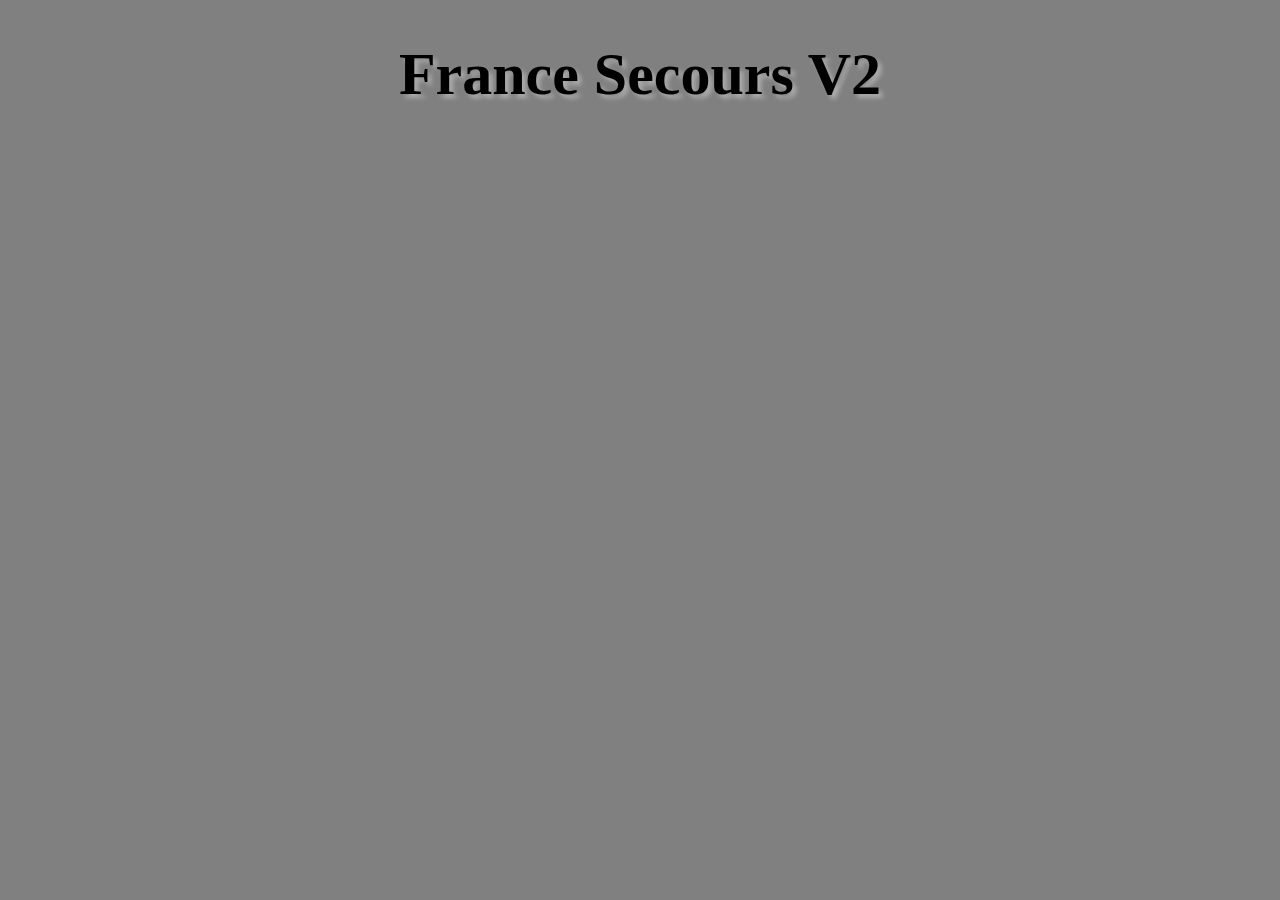
==== index.html @ dcc9c2bd "Add files via upload" ====
<!DOCTYPE html>
<html lang="fr">
<head>
    <meta charset="UTF-8">
    <meta http-equiv="X-UA-Compatible" content="IE=edge">
    <meta name="viewport" content="width=device-width, initial-scale=1.0">
    <title>Accueil | France Secours</title>
    <link rel="stylesheet" href="style.css">
</head>
<body>
    <h1 class="titre">France Secours V2</h1>
</body>
</html>
---- style.css ----
body {
    background-color: grey;
    font-family: 'Tangerine', serif;
    font-size: 30px;
    text-shadow: 4px 4px 4px #aaa;
}

.titre {
    color: black;
    text-align: center;
}
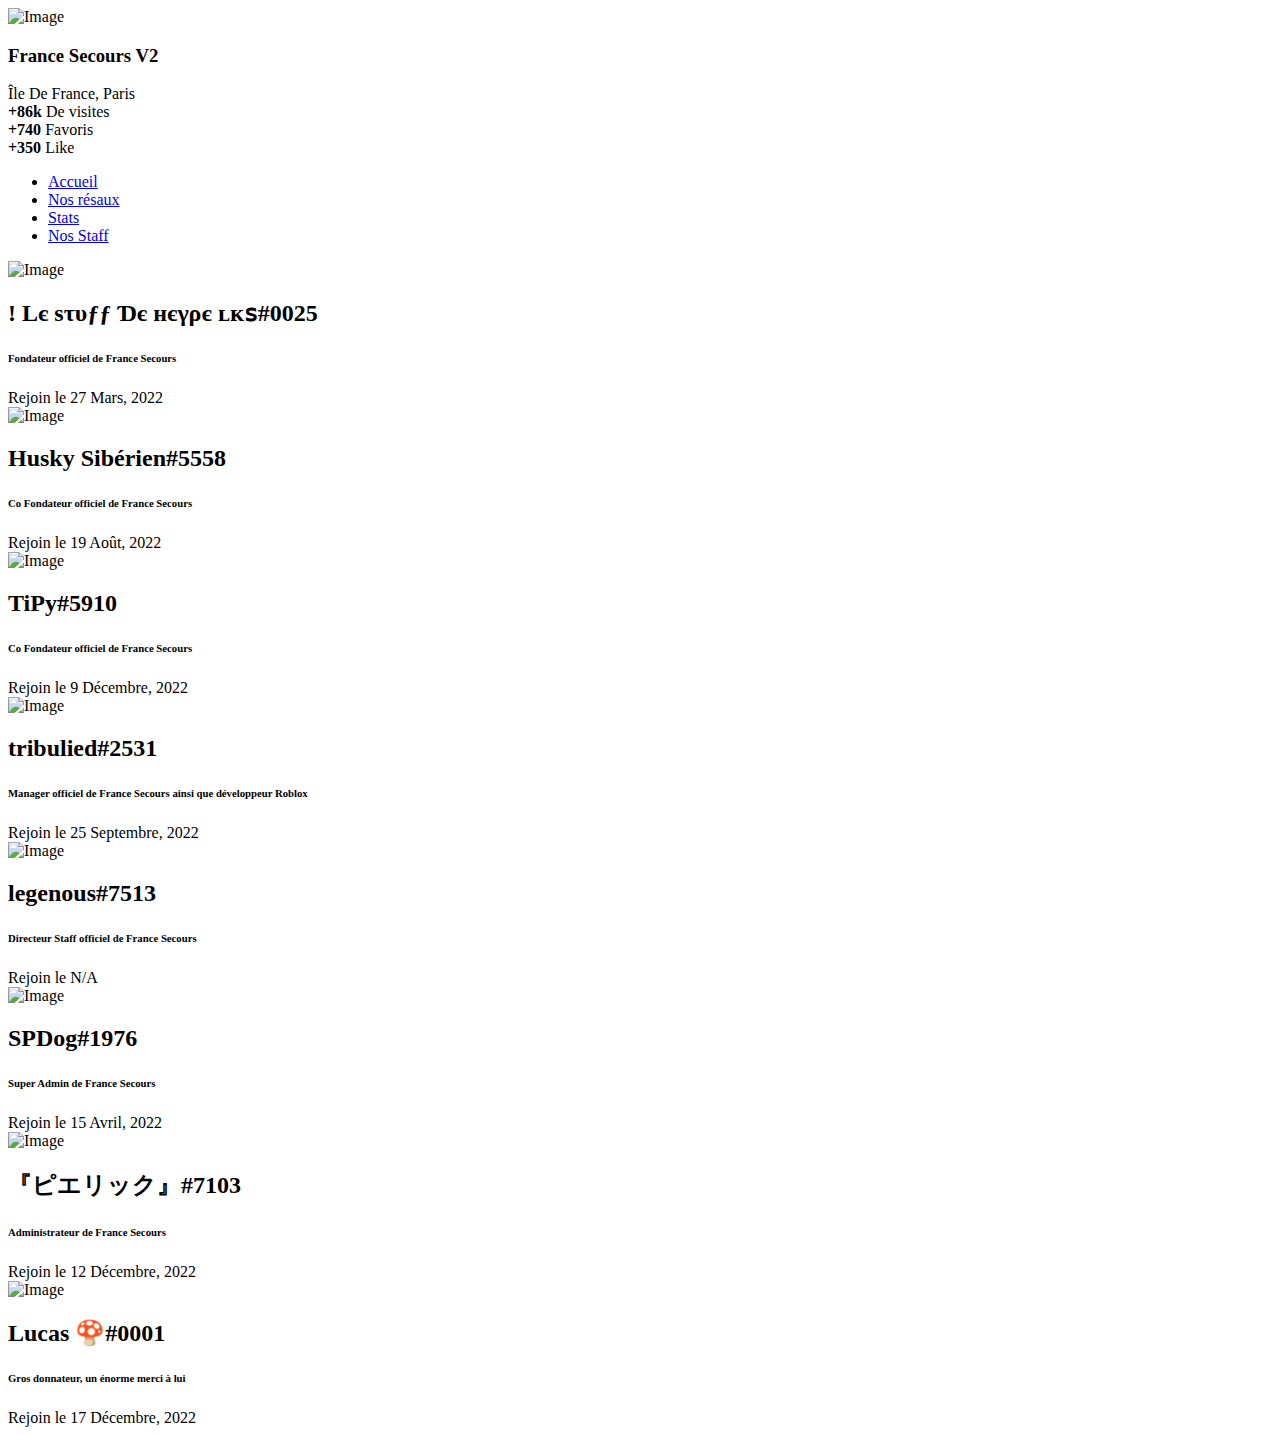
==== commit f9e494d3: "Add files via upload" ====
--- a/index.html
+++ b/index.html
@@ -1,13 +1,205 @@
-<!DOCTYPE html>
-<html lang="fr">
-<head>
-    <meta charset="UTF-8">
-    <meta http-equiv="X-UA-Compatible" content="IE=edge">
-    <meta name="viewport" content="width=device-width, initial-scale=1.0">
-    <title>Accueil | France Secours</title>
-    <link rel="stylesheet" href="style.css">
-</head>
-<body>
-    <h1 class="titre">France Secours V2</h1>
-</body>
+<!doctype html>
+<html lang="en">
+  <head>
+    <!-- Required meta tags -->
+    <meta charset="utf-8">
+    <meta name="viewport" content="width=device-width, initial-scale=1, shrink-to-fit=no">
+    <link href="https://fonts.googleapis.com/css?family=Roboto:300,400&display=swap" rel="stylesheet">
+
+    <link href="https://fonts.googleapis.com/css?family=Poppins:300,400,500&display=swap" rel="stylesheet">
+
+    <link href="https://fonts.googleapis.com/css?family=Source+Serif+Pro:400,600&display=swap" rel="stylesheet">
+
+    <link rel="stylesheet" href="fonts/icomoon/style.css">
+
+    <link rel="stylesheet" href="css/owl.carousel.min.css">
+
+    <!-- Bootstrap CSS -->
+    <link rel="stylesheet" href="css/bootstrap.min.css">
+    
+    <!-- Style -->
+    <link rel="stylesheet" href="css/style.css">
+
+    <title>Accueil | France Secours V2</title>
+  </head>
+  <body>
+
+  
+    
+    <aside class="sidebar">
+      <div class="toggle">
+        <a href="#" class="burger js-menu-toggle" data-toggle="collapse" data-target="#main-navbar">
+              <span></span>
+            </a>
+      </div>
+      <div class="side-inner">
+
+        <div class="profile">
+          <img src="images/pp_ls.png" alt="Image" class="img-fluid">
+          <h3 class="name">France Secours V2</h3>
+          <span class="country">Île De France, Paris</span>
+        </div>
+
+        <div class="counter d-flex justify-content-center">
+          <!-- <div class="row justify-content-center"> -->
+            <div class="col">
+              <strong class="number">+86k</strong>
+              <span class="number-label">De visites</span>
+            </div>
+            <div class="col">
+              <strong class="number">+740</strong>
+              <span class="number-label">Favoris</span>
+            </div>
+            <div class="col">
+              <strong class="number">+350</strong>
+              <span class="number-label">Like</span>
+            </div>
+          <!-- </div> -->
+        </div>
+        
+        <div class="nav-menu">
+          <ul>
+            <li class="active"><a href="index.html"><span class="icon-home mr-3"></span>Accueil</a></li>
+            <li><a href="resaux.html"><span class="icon-search2 mr-3"></span>Nos résaux</a></li>
+            <li><a href="stats.html"><span class="icon-pie-chart mr-3"></span>Stats</a></li>
+            <li><a href="staffs.html"><span class="icon-pie-chart mr-3"></span>Nos Staff</a></li>
+          </ul>
+        </div>
+      </div>
+      
+    </aside>
+    <main>
+      <div class="site-section">
+        <div class="container">
+          <div class="row justify-content-center">
+
+
+
+
+
+            <div class="col-md-9">
+              <div class="row">
+                <div class="col-md-6">
+                  <div class="d-flex post-entry">
+                    <div class="custom-thumbnail">
+                      <img src="images/lestuff_pp.jpg" alt="Image" class="img-fluid">
+                    </div>
+                    <div class="post-content">
+                      <h2>! Lє ѕτυƒƒ Ɗє нєγρє ʟᴋꜱ#0025</h2>
+                      <span></span>
+                      <h6>Fondateur officiel de France Secours</h6>
+                      <div class="post-meta"><span>Rejoin le</span> 27 Mars, 2022</div>
+                    </div>
+                  </div>
+                </div>
+                <div class="col-md-6">
+                  <div class="d-flex post-entry">
+                    <div class="custom-thumbnail">
+                      <img src="images/husky_pp.jpg" alt="Image" class="img-fluid">
+                    </div>
+                    <div class="post-content">
+                      <h2>Husky Sibérien#5558</h2>
+                      <span></span>
+                      <h6>Co Fondateur officiel de France Secours</h6>
+                      <div class="post-meta"><span>Rejoin le</span> 19 Août, 2022</div>
+                    </div>
+                  </div>
+                </div>
+
+                <div class="col-md-6">
+                  <div class="d-flex post-entry">
+                    <div class="custom-thumbnail">
+                      <img src="images/tipy_pp.jpg" alt="Image" class="img-fluid">
+                    </div>
+                    <div class="post-content">
+                      <h2>TiPy#5910</h2>
+                      <span></span>
+                      <h6>Co Fondateur officiel de France Secours</h6>
+                      <div class="post-meta"><span>Rejoin le</span> 9 Décembre, 2022</div>
+                    </div>
+                  </div>
+                </div>
+                <div class="col-md-6">
+                  <div class="d-flex post-entry">
+                    <div class="custom-thumbnail">
+                      <img src="images/tribulied_pp.jpg" alt="Image" class="img-fluid">
+                    </div>
+                    <div class="post-content">
+                      <h2>tribulied#2531</h2>
+                      <span></span>
+                      <h6>Manager officiel de France Secours ainsi que développeur Roblox</h6>
+                      <div class="post-meta"><span>Rejoin le</span> 25 Septembre, 2022</div>
+                    </div>
+                  </div>
+                </div>
+
+                <div class="col-md-6">
+                  <div class="d-flex post-entry">
+                    <div class="custom-thumbnail">
+                      <img src="images/legenous_pp.jpg" alt="Image" class="img-fluid">
+                    </div>
+                    <div class="post-content">
+                      <h2>legenous#7513</h2>
+                      <span></span>
+                      <h6>Directeur Staff officiel de France Secours</h6>
+                      <div class="post-meta"><span>Rejoin le</span> N/A</div>
+                    </div>
+                  </div>
+                </div>
+                <div class="col-md-6">
+                  <div class="d-flex post-entry">
+                    <div class="custom-thumbnail">
+                      <img src="images/spdog_pp.jpg" alt="Image" class="img-fluid">
+                    </div>
+                    <div class="post-content">
+                      <h2>SPDog#1976</h2>
+                      <span></span>
+                      <h6>Super Admin de France Secours</h6>
+                      <div class="post-meta"><span>Rejoin le</span> 15 Avril, 2022</div>
+                    </div>
+                  </div>
+                </div>
+
+                <div class="col-md-6">
+                  <div class="d-flex post-entry">
+                    <div class="custom-thumbnail">
+                      <img src="images/pierrick_pp.jpg" alt="Image" class="img-fluid">
+                    </div>
+                    <div class="post-content">
+                      <h2>『ピエリック』#7103</h2>
+                      <span></span>
+                      <h6>Administrateur de France Secours</h6>
+                      <div class="post-meta"><span>Rejoin le</span> 12 Décembre, 2022</div>
+                    </div>
+                  </div>
+                </div>
+                <div class="col-md-6">
+                  <div class="d-flex post-entry">
+                    <div class="custom-thumbnail">
+                      <img src="images/lucasdonat_pp.gif" alt="Image" class="img-fluid">
+                    </div>
+                    <div class="post-content">
+                      <h2>Lucas 🍄#0001</h2>
+                      <span></span>
+                      <h6>Gros donnateur, un énorme merci à lui</h6>
+                      <div class="post-meta"><span>Rejoin le</span> 17 Décembre, 2022</div>
+                    </div>
+                  </div>
+                </div>
+              </div>
+            </div>
+
+
+          </div>
+        </div>
+      </div>  
+    </main>
+    
+    
+
+    <script src="js/jquery-3.3.1.min.js"></script>
+    <script src="js/popper.min.js"></script>
+    <script src="js/bootstrap.min.js"></script>
+    <script src="js/main.js"></script>
+  </body>
 </html>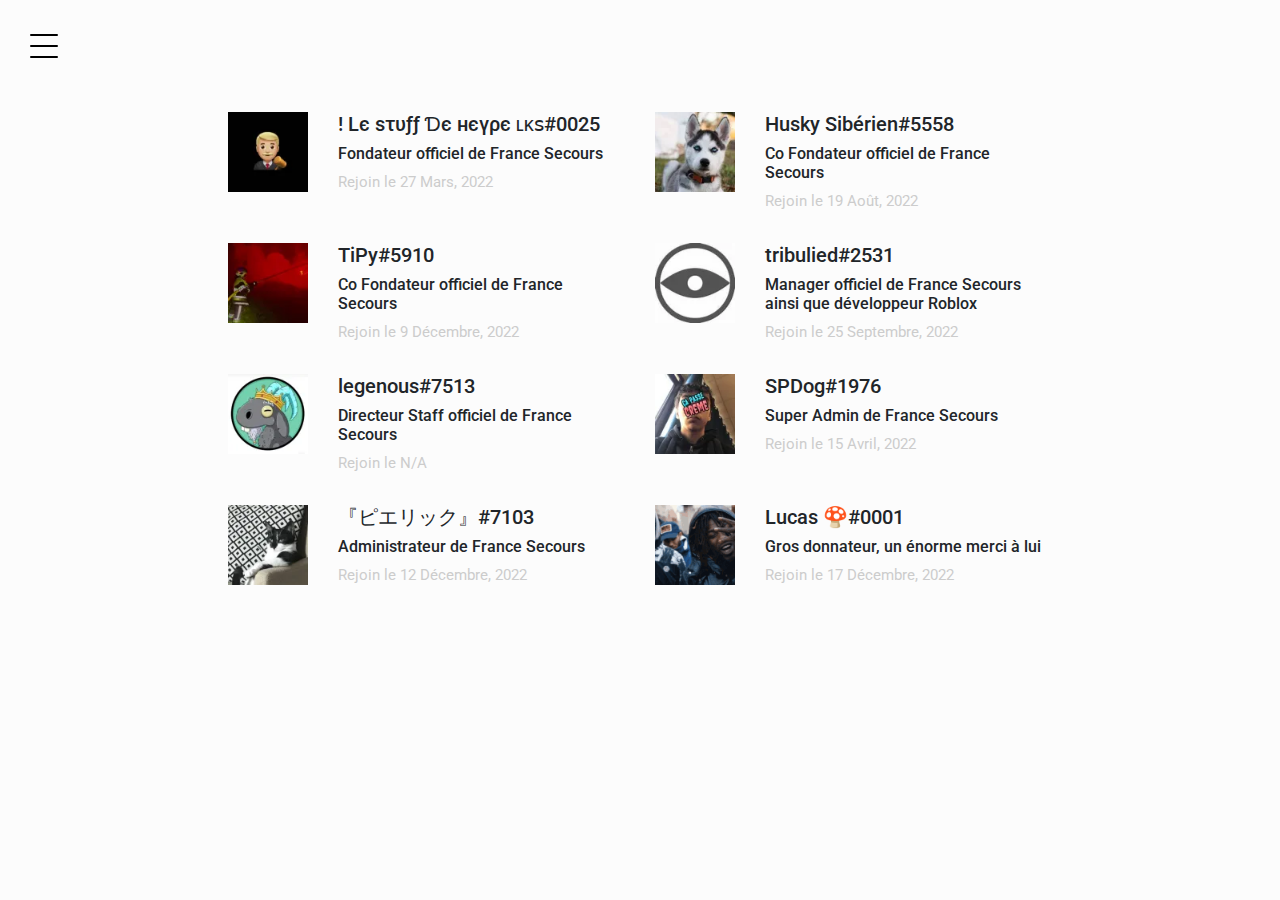
==== commit 96484f52: "Update index.html" ====
--- a/index.html
+++ b/index.html
@@ -1,6 +1,8 @@
 <!doctype html>
 <html lang="en">
   <head>
+    <script async src="https://pagead2.googlesyndication.com/pagead/js/adsbygoogle.js?client=ca-pub-8022667200278618"
+     crossorigin="anonymous"></script>
     <!-- Required meta tags -->
     <meta charset="utf-8">
     <meta name="viewport" content="width=device-width, initial-scale=1, shrink-to-fit=no">
@@ -202,4 +204,4 @@
     <script src="js/bootstrap.min.js"></script>
     <script src="js/main.js"></script>
   </body>
-</html>+</html>
--- a/fonts/icomoon/style.css
+++ b/fonts/icomoon/style.css
@@ -0,0 +1,4919 @@
+@font-face {
+  font-family: 'icomoon';
+  src:  url('fonts/icomoon.eot?10si43');
+  src:  url('fonts/icomoon.eot?10si43#iefix') format('embedded-opentype'),
+    url('fonts/icomoon.ttf?10si43') format('truetype'),
+    url('fonts/icomoon.woff?10si43') format('woff'),
+    url('fonts/icomoon.svg?10si43#icomoon') format('svg');
+  font-weight: normal;
+  font-style: normal;
+}
+
+[class^="icon-"], [class*=" icon-"] {
+  /* use !important to prevent issues with browser extensions that change fonts */
+  font-family: 'icomoon' !important;
+  speak: none;
+  font-style: normal;
+  font-weight: normal;
+  font-variant: normal;
+  text-transform: none;
+  line-height: 1;
+
+  /* Better Font Rendering =========== */
+  -webkit-font-smoothing: antialiased;
+  -moz-osx-font-smoothing: grayscale;
+}
+
+.icon-asterisk:before {
+  content: "\f069";
+}
+.icon-plus:before {
+  content: "\f067";
+}
+.icon-question:before {
+  content: "\f128";
+}
+.icon-minus:before {
+  content: "\f068";
+}
+.icon-glass:before {
+  content: "\f000";
+}
+.icon-music:before {
+  content: "\f001";
+}
+.icon-search:before {
+  content: "\f002";
+}
+.icon-envelope-o:before {
+  content: "\f003";
+}
+.icon-heart:before {
+  content: "\f004";
+}
+.icon-star:before {
+  content: "\f005";
+}
+.icon-star-o:before {
+  content: "\f006";
+}
+.icon-user:before {
+  content: "\f007";
+}
+.icon-film:before {
+  content: "\f008";
+}
+.icon-th-large:before {
+  content: "\f009";
+}
+.icon-th:before {
+  content: "\f00a";
+}
+.icon-th-list:before {
+  content: "\f00b";
+}
+.icon-check:before {
+  content: "\f00c";
+}
+.icon-close:before {
+  content: "\f00d";
+}
+.icon-remove:before {
+  content: "\f00d";
+}
+.icon-times:before {
+  content: "\f00d";
+}
+.icon-search-plus:before {
+  content: "\f00e";
+}
+.icon-search-minus:before {
+  content: "\f010";
+}
+.icon-power-off:before {
+  content: "\f011";
+}
+.icon-signal:before {
+  content: "\f012";
+}
+.icon-cog:before {
+  content: "\f013";
+}
+.icon-gear:before {
+  content: "\f013";
+}
+.icon-trash-o:before {
+  content: "\f014";
+}
+.icon-home:before {
+  content: "\f015";
+}
+.icon-file-o:before {
+  content: "\f016";
+}
+.icon-clock-o:before {
+  content: "\f017";
+}
+.icon-road:before {
+  content: "\f018";
+}
+.icon-download:before {
+  content: "\f019";
+}
+.icon-arrow-circle-o-down:before {
+  content: "\f01a";
+}
+.icon-arrow-circle-o-up:before {
+  content: "\f01b";
+}
+.icon-inbox:before {
+  content: "\f01c";
+}
+.icon-play-circle-o:before {
+  content: "\f01d";
+}
+.icon-repeat:before {
+  content: "\f01e";
+}
+.icon-rotate-right:before {
+  content: "\f01e";
+}
+.icon-refresh:before {
+  content: "\f021";
+}
+.icon-list-alt:before {
+  content: "\f022";
+}
+.icon-lock:before {
+  content: "\f023";
+}
+.icon-flag:before {
+  content: "\f024";
+}
+.icon-headphones:before {
+  content: "\f025";
+}
+.icon-volume-off:before {
+  content: "\f026";
+}
+.icon-volume-down:before {
+  content: "\f027";
+}
+.icon-volume-up:before {
+  content: "\f028";
+}
+.icon-qrcode:before {
+  content: "\f029";
+}
+.icon-barcode:before {
+  content: "\f02a";
+}
+.icon-tag:before {
+  content: "\f02b";
+}
+.icon-tags:before {
+  content: "\f02c";
+}
+.icon-book:before {
+  content: "\f02d";
+}
+.icon-bookmark:before {
+  content: "\f02e";
+}
+.icon-print:before {
+  content: "\f02f";
+}
+.icon-camera:before {
+  content: "\f030";
+}
+.icon-font:before {
+  content: "\f031";
+}
+.icon-bold:before {
+  content: "\f032";
+}
+.icon-italic:before {
+  content: "\f033";
+}
+.icon-text-height:before {
+  content: "\f034";
+}
+.icon-text-width:before {
+  content: "\f035";
+}
+.icon-align-left:before {
+  content: "\f036";
+}
+.icon-align-center:before {
+  content: "\f037";
+}
+.icon-align-right:before {
+  content: "\f038";
+}
+.icon-align-justify:before {
+  content: "\f039";
+}
+.icon-list:before {
+  content: "\f03a";
+}
+.icon-dedent:before {
+  content: "\f03b";
+}
+.icon-outdent:before {
+  content: "\f03b";
+}
+.icon-indent:before {
+  content: "\f03c";
+}
+.icon-video-camera:before {
+  content: "\f03d";
+}
+.icon-image:before {
+  content: "\f03e";
+}
+.icon-photo:before {
+  content: "\f03e";
+}
+.icon-picture-o:before {
+  content: "\f03e";
+}
+.icon-pencil:before {
+  content: "\f040";
+}
+.icon-map-marker:before {
+  content: "\f041";
+}
+.icon-adjust:before {
+  content: "\f042";
+}
+.icon-tint:before {
+  content: "\f043";
+}
+.icon-edit:before {
+  content: "\f044";
+}
+.icon-pencil-square-o:before {
+  content: "\f044";
+}
+.icon-share-square-o:before {
+  content: "\f045";
+}
+.icon-check-square-o:before {
+  content: "\f046";
+}
+.icon-arrows:before {
+  content: "\f047";
+}
+.icon-step-backward:before {
+  content: "\f048";
+}
+.icon-fast-backward:before {
+  content: "\f049";
+}
+.icon-backward:before {
+  content: "\f04a";
+}
+.icon-play:before {
+  content: "\f04b";
+}
+.icon-pause:before {
+  content: "\f04c";
+}
+.icon-stop:before {
+  content: "\f04d";
+}
+.icon-forward:before {
+  content: "\f04e";
+}
+.icon-fast-forward:before {
+  content: "\f050";
+}
+.icon-step-forward:before {
+  content: "\f051";
+}
+.icon-eject:before {
+  content: "\f052";
+}
+.icon-chevron-left:before {
+  content: "\f053";
+}
+.icon-chevron-right:before {
+  content: "\f054";
+}
+.icon-plus-circle:before {
+  content: "\f055";
+}
+.icon-minus-circle:before {
+  content: "\f056";
+}
+.icon-times-circle:before {
+  content: "\f057";
+}
+.icon-check-circle:before {
+  content: "\f058";
+}
+.icon-question-circle:before {
+  content: "\f059";
+}
+.icon-info-circle:before {
+  content: "\f05a";
+}
+.icon-crosshairs:before {
+  content: "\f05b";
+}
+.icon-times-circle-o:before {
+  content: "\f05c";
+}
+.icon-check-circle-o:before {
+  content: "\f05d";
+}
+.icon-ban:before {
+  content: "\f05e";
+}
+.icon-arrow-left:before {
+  content: "\f060";
+}
+.icon-arrow-right:before {
+  content: "\f061";
+}
+.icon-arrow-up:before {
+  content: "\f062";
+}
+.icon-arrow-down:before {
+  content: "\f063";
+}
+.icon-mail-forward:before {
+  content: "\f064";
+}
+.icon-share:before {
+  content: "\f064";
+}
+.icon-expand:before {
+  content: "\f065";
+}
+.icon-compress:before {
+  content: "\f066";
+}
+.icon-exclamation-circle:before {
+  content: "\f06a";
+}
+.icon-gift:before {
+  content: "\f06b";
+}
+.icon-leaf:before {
+  content: "\f06c";
+}
+.icon-fire:before {
+  content: "\f06d";
+}
+.icon-eye:before {
+  content: "\f06e";
+}
+.icon-eye-slash:before {
+  content: "\f070";
+}
+.icon-exclamation-triangle:before {
+  content: "\f071";
+}
+.icon-warning:before {
+  content: "\f071";
+}
+.icon-plane:before {
+  content: "\f072";
+}
+.icon-calendar:before {
+  content: "\f073";
+}
+.icon-random:before {
+  content: "\f074";
+}
+.icon-comment:before {
+  content: "\f075";
+}
+.icon-magnet:before {
+  content: "\f076";
+}
+.icon-chevron-up:before {
+  content: "\f077";
+}
+.icon-chevron-down:before {
+  content: "\f078";
+}
+.icon-retweet:before {
+  content: "\f079";
+}
+.icon-shopping-cart:before {
+  content: "\f07a";
+}
+.icon-folder:before {
+  content: "\f07b";
+}
+.icon-folder-open:before {
+  content: "\f07c";
+}
+.icon-arrows-v:before {
+  content: "\f07d";
+}
+.icon-arrows-h:before {
+  content: "\f07e";
+}
+.icon-bar-chart:before {
+  content: "\f080";
+}
+.icon-bar-chart-o:before {
+  content: "\f080";
+}
+.icon-twitter-square:before {
+  content: "\f081";
+}
+.icon-facebook-square:before {
+  content: "\f082";
+}
+.icon-camera-retro:before {
+  content: "\f083";
+}
+.icon-key:before {
+  content: "\f084";
+}
+.icon-cogs:before {
+  content: "\f085";
+}
+.icon-gears:before {
+  content: "\f085";
+}
+.icon-comments:before {
+  content: "\f086";
+}
+.icon-thumbs-o-up:before {
+  content: "\f087";
+}
+.icon-thumbs-o-down:before {
+  content: "\f088";
+}
+.icon-star-half:before {
+  content: "\f089";
+}
+.icon-heart-o:before {
+  content: "\f08a";
+}
+.icon-sign-out:before {
+  content: "\f08b";
+}
+.icon-linkedin-square:before {
+  content: "\f08c";
+}
+.icon-thumb-tack:before {
+  content: "\f08d";
+}
+.icon-external-link:before {
+  content: "\f08e";
+}
+.icon-sign-in:before {
+  content: "\f090";
+}
+.icon-trophy:before {
+  content: "\f091";
+}
+.icon-github-square:before {
+  content: "\f092";
+}
+.icon-upload:before {
+  content: "\f093";
+}
+.icon-lemon-o:before {
+  content: "\f094";
+}
+.icon-phone:before {
+  content: "\f095";
+}
+.icon-square-o:before {
+  content: "\f096";
+}
+.icon-bookmark-o:before {
+  content: "\f097";
+}
+.icon-phone-square:before {
+  content: "\f098";
+}
+.icon-twitter:before {
+  content: "\f099";
+}
+.icon-facebook:before {
+  content: "\f09a";
+}
+.icon-facebook-f:before {
+  content: "\f09a";
+}
+.icon-github:before {
+  content: "\f09b";
+}
+.icon-unlock:before {
+  content: "\f09c";
+}
+.icon-credit-card:before {
+  content: "\f09d";
+}
+.icon-feed:before {
+  content: "\f09e";
+}
+.icon-rss:before {
+  content: "\f09e";
+}
+.icon-hdd-o:before {
+  content: "\f0a0";
+}
+.icon-bullhorn:before {
+  content: "\f0a1";
+}
+.icon-bell-o:before {
+  content: "\f0a2";
+}
+.icon-certificate:before {
+  content: "\f0a3";
+}
+.icon-hand-o-right:before {
+  content: "\f0a4";
+}
+.icon-hand-o-left:before {
+  content: "\f0a5";
+}
+.icon-hand-o-up:before {
+  content: "\f0a6";
+}
+.icon-hand-o-down:before {
+  content: "\f0a7";
+}
+.icon-arrow-circle-left:before {
+  content: "\f0a8";
+}
+.icon-arrow-circle-right:before {
+  content: "\f0a9";
+}
+.icon-arrow-circle-up:before {
+  content: "\f0aa";
+}
+.icon-arrow-circle-down:before {
+  content: "\f0ab";
+}
+.icon-globe:before {
+  content: "\f0ac";
+}
+.icon-wrench:before {
+  content: "\f0ad";
+}
+.icon-tasks:before {
+  content: "\f0ae";
+}
+.icon-filter:before {
+  content: "\f0b0";
+}
+.icon-briefcase:before {
+  content: "\f0b1";
+}
+.icon-arrows-alt:before {
+  content: "\f0b2";
+}
+.icon-group:before {
+  content: "\f0c0";
+}
+.icon-users:before {
+  content: "\f0c0";
+}
+.icon-chain:before {
+  content: "\f0c1";
+}
+.icon-link:before {
+  content: "\f0c1";
+}
+.icon-cloud:before {
+  content: "\f0c2";
+}
+.icon-flask:before {
+  content: "\f0c3";
+}
+.icon-cut:before {
+  content: "\f0c4";
+}
+.icon-scissors:before {
+  content: "\f0c4";
+}
+.icon-copy:before {
+  content: "\f0c5";
+}
+.icon-files-o:before {
+  content: "\f0c5";
+}
+.icon-paperclip:before {
+  content: "\f0c6";
+}
+.icon-floppy-o:before {
+  content: "\f0c7";
+}
+.icon-save:before {
+  content: "\f0c7";
+}
+.icon-square:before {
+  content: "\f0c8";
+}
+.icon-bars:before {
+  content: "\f0c9";
+}
+.icon-navicon:before {
+  content: "\f0c9";
+}
+.icon-reorder:before {
+  content: "\f0c9";
+}
+.icon-list-ul:before {
+  content: "\f0ca";
+}
+.icon-list-ol:before {
+  content: "\f0cb";
+}
+.icon-strikethrough:before {
+  content: "\f0cc";
+}
+.icon-underline:before {
+  content: "\f0cd";
+}
+.icon-table:before {
+  content: "\f0ce";
+}
+.icon-magic:before {
+  content: "\f0d0";
+}
+.icon-truck:before {
+  content: "\f0d1";
+}
+.icon-pinterest:before {
+  content: "\f0d2";
+}
+.icon-pinterest-square:before {
+  content: "\f0d3";
+}
+.icon-google-plus-square:before {
+  content: "\f0d4";
+}
+.icon-google-plus:before {
+  content: "\f0d5";
+}
+.icon-money:before {
+  content: "\f0d6";
+}
+.icon-caret-down:before {
+  content: "\f0d7";
+}
+.icon-caret-up:before {
+  content: "\f0d8";
+}
+.icon-caret-left:before {
+  content: "\f0d9";
+}
+.icon-caret-right:before {
+  content: "\f0da";
+}
+.icon-columns:before {
+  content: "\f0db";
+}
+.icon-sort:before {
+  content: "\f0dc";
+}
+.icon-unsorted:before {
+  content: "\f0dc";
+}
+.icon-sort-desc:before {
+  content: "\f0dd";
+}
+.icon-sort-down:before {
+  content: "\f0dd";
+}
+.icon-sort-asc:before {
+  content: "\f0de";
+}
+.icon-sort-up:before {
+  content: "\f0de";
+}
+.icon-envelope:before {
+  content: "\f0e0";
+}
+.icon-linkedin:before {
+  content: "\f0e1";
+}
+.icon-rotate-left:before {
+  content: "\f0e2";
+}
+.icon-undo:before {
+  content: "\f0e2";
+}
+.icon-gavel:before {
+  content: "\f0e3";
+}
+.icon-legal:before {
+  content: "\f0e3";
+}
+.icon-dashboard:before {
+  content: "\f0e4";
+}
+.icon-tachometer:before {
+  content: "\f0e4";
+}
+.icon-comment-o:before {
+  content: "\f0e5";
+}
+.icon-comments-o:before {
+  content: "\f0e6";
+}
+.icon-bolt:before {
+  content: "\f0e7";
+}
+.icon-flash:before {
+  content: "\f0e7";
+}
+.icon-sitemap:before {
+  content: "\f0e8";
+}
+.icon-umbrella:before {
+  content: "\f0e9";
+}
+.icon-clipboard:before {
+  content: "\f0ea";
+}
+.icon-paste:before {
+  content: "\f0ea";
+}
+.icon-lightbulb-o:before {
+  content: "\f0eb";
+}
+.icon-exchange:before {
+  content: "\f0ec";
+}
+.icon-cloud-download:before {
+  content: "\f0ed";
+}
+.icon-cloud-upload:before {
+  content: "\f0ee";
+}
+.icon-user-md:before {
+  content: "\f0f0";
+}
+.icon-stethoscope:before {
+  content: "\f0f1";
+}
+.icon-suitcase:before {
+  content: "\f0f2";
+}
+.icon-bell:before {
+  content: "\f0f3";
+}
+.icon-coffee:before {
+  content: "\f0f4";
+}
+.icon-cutlery:before {
+  content: "\f0f5";
+}
+.icon-file-text-o:before {
+  content: "\f0f6";
+}
+.icon-building-o:before {
+  content: "\f0f7";
+}
+.icon-hospital-o:before {
+  content: "\f0f8";
+}
+.icon-ambulance:before {
+  content: "\f0f9";
+}
+.icon-medkit:before {
+  content: "\f0fa";
+}
+.icon-fighter-jet:before {
+  content: "\f0fb";
+}
+.icon-beer:before {
+  content: "\f0fc";
+}
+.icon-h-square:before {
+  content: "\f0fd";
+}
+.icon-plus-square:before {
+  content: "\f0fe";
+}
+.icon-angle-double-left:before {
+  content: "\f100";
+}
+.icon-angle-double-right:before {
+  content: "\f101";
+}
+.icon-angle-double-up:before {
+  content: "\f102";
+}
+.icon-angle-double-down:before {
+  content: "\f103";
+}
+.icon-angle-left:before {
+  content: "\f104";
+}
+.icon-angle-right:before {
+  content: "\f105";
+}
+.icon-angle-up:before {
+  content: "\f106";
+}
+.icon-angle-down:before {
+  content: "\f107";
+}
+.icon-desktop:before {
+  content: "\f108";
+}
+.icon-laptop:before {
+  content: "\f109";
+}
+.icon-tablet:before {
+  content: "\f10a";
+}
+.icon-mobile:before {
+  content: "\f10b";
+}
+.icon-mobile-phone:before {
+  content: "\f10b";
+}
+.icon-circle-o:before {
+  content: "\f10c";
+}
+.icon-quote-left:before {
+  content: "\f10d";
+}
+.icon-quote-right:before {
+  content: "\f10e";
+}
+.icon-spinner:before {
+  content: "\f110";
+}
+.icon-circle:before {
+  content: "\f111";
+}
+.icon-mail-reply:before {
+  content: "\f112";
+}
+.icon-reply:before {
+  content: "\f112";
+}
+.icon-github-alt:before {
+  content: "\f113";
+}
+.icon-folder-o:before {
+  content: "\f114";
+}
+.icon-folder-open-o:before {
+  content: "\f115";
+}
+.icon-smile-o:before {
+  content: "\f118";
+}
+.icon-frown-o:before {
+  content: "\f119";
+}
+.icon-meh-o:before {
+  content: "\f11a";
+}
+.icon-gamepad:before {
+  content: "\f11b";
+}
+.icon-keyboard-o:before {
+  content: "\f11c";
+}
+.icon-flag-o:before {
+  content: "\f11d";
+}
+.icon-flag-checkered:before {
+  content: "\f11e";
+}
+.icon-terminal:before {
+  content: "\f120";
+}
+.icon-code:before {
+  content: "\f121";
+}
+.icon-mail-reply-all:before {
+  content: "\f122";
+}
+.icon-reply-all:before {
+  content: "\f122";
+}
+.icon-star-half-empty:before {
+  content: "\f123";
+}
+.icon-star-half-full:before {
+  content: "\f123";
+}
+.icon-star-half-o:before {
+  content: "\f123";
+}
+.icon-location-arrow:before {
+  content: "\f124";
+}
+.icon-crop:before {
+  content: "\f125";
+}
+.icon-code-fork:before {
+  content: "\f126";
+}
+.icon-chain-broken:before {
+  content: "\f127";
+}
+.icon-unlink:before {
+  content: "\f127";
+}
+.icon-info:before {
+  content: "\f129";
+}
+.icon-exclamation:before {
+  content: "\f12a";
+}
+.icon-superscript:before {
+  content: "\f12b";
+}
+.icon-subscript:before {
+  content: "\f12c";
+}
+.icon-eraser:before {
+  content: "\f12d";
+}
+.icon-puzzle-piece:before {
+  content: "\f12e";
+}
+.icon-microphone:before {
+  content: "\f130";
+}
+.icon-microphone-slash:before {
+  content: "\f131";
+}
+.icon-shield:before {
+  content: "\f132";
+}
+.icon-calendar-o:before {
+  content: "\f133";
+}
+.icon-fire-extinguisher:before {
+  content: "\f134";
+}
+.icon-rocket:before {
+  content: "\f135";
+}
+.icon-maxcdn:before {
+  content: "\f136";
+}
+.icon-chevron-circle-left:before {
+  content: "\f137";
+}
+.icon-chevron-circle-right:before {
+  content: "\f138";
+}
+.icon-chevron-circle-up:before {
+  content: "\f139";
+}
+.icon-chevron-circle-down:before {
+  content: "\f13a";
+}
+.icon-html5:before {
+  content: "\f13b";
+}
+.icon-css3:before {
+  content: "\f13c";
+}
+.icon-anchor:before {
+  content: "\f13d";
+}
+.icon-unlock-alt:before {
+  content: "\f13e";
+}
+.icon-bullseye:before {
+  content: "\f140";
+}
+.icon-ellipsis-h:before {
+  content: "\f141";
+}
+.icon-ellipsis-v:before {
+  content: "\f142";
+}
+.icon-rss-square:before {
+  content: "\f143";
+}
+.icon-play-circle:before {
+  content: "\f144";
+}
+.icon-ticket:before {
+  content: "\f145";
+}
+.icon-minus-square:before {
+  content: "\f146";
+}
+.icon-minus-square-o:before {
+  content: "\f147";
+}
+.icon-level-up:before {
+  content: "\f148";
+}
+.icon-level-down:before {
+  content: "\f149";
+}
+.icon-check-square:before {
+  content: "\f14a";
+}
+.icon-pencil-square:before {
+  content: "\f14b";
+}
+.icon-external-link-square:before {
+  content: "\f14c";
+}
+.icon-share-square:before {
+  content: "\f14d";
+}
+.icon-compass:before {
+  content: "\f14e";
+}
+.icon-caret-square-o-down:before {
+  content: "\f150";
+}
+.icon-toggle-down:before {
+  content: "\f150";
+}
+.icon-caret-square-o-up:before {
+  content: "\f151";
+}
+.icon-toggle-up:before {
+  content: "\f151";
+}
+.icon-caret-square-o-right:before {
+  content: "\f152";
+}
+.icon-toggle-right:before {
+  content: "\f152";
+}
+.icon-eur:before {
+  content: "\f153";
+}
+.icon-euro:before {
+  content: "\f153";
+}
+.icon-gbp:before {
+  content: "\f154";
+}
+.icon-dollar:before {
+  content: "\f155";
+}
+.icon-usd:before {
+  content: "\f155";
+}
+.icon-inr:before {
+  content: "\f156";
+}
+.icon-rupee:before {
+  content: "\f156";
+}
+.icon-cny:before {
+  content: "\f157";
+}
+.icon-jpy:before {
+  content: "\f157";
+}
+.icon-rmb:before {
+  content: "\f157";
+}
+.icon-yen:before {
+  content: "\f157";
+}
+.icon-rouble:before {
+  content: "\f158";
+}
+.icon-rub:before {
+  content: "\f158";
+}
+.icon-ruble:before {
+  content: "\f158";
+}
+.icon-krw:before {
+  content: "\f159";
+}
+.icon-won:before {
+  content: "\f159";
+}
+.icon-bitcoin:before {
+  content: "\f15a";
+}
+.icon-btc:before {
+  content: "\f15a";
+}
+.icon-file:before {
+  content: "\f15b";
+}
+.icon-file-text:before {
+  content: "\f15c";
+}
+.icon-sort-alpha-asc:before {
+  content: "\f15d";
+}
+.icon-sort-alpha-desc:before {
+  content: "\f15e";
+}
+.icon-sort-amount-asc:before {
+  content: "\f160";
+}
+.icon-sort-amount-desc:before {
+  content: "\f161";
+}
+.icon-sort-numeric-asc:before {
+  content: "\f162";
+}
+.icon-sort-numeric-desc:before {
+  content: "\f163";
+}
+.icon-thumbs-up:before {
+  content: "\f164";
+}
+.icon-thumbs-down:before {
+  content: "\f165";
+}
+.icon-youtube-square:before {
+  content: "\f166";
+}
+.icon-youtube:before {
+  content: "\f167";
+}
+.icon-xing:before {
+  content: "\f168";
+}
+.icon-xing-square:before {
+  content: "\f169";
+}
+.icon-youtube-play:before {
+  content: "\f16a";
+}
+.icon-dropbox:before {
+  content: "\f16b";
+}
+.icon-stack-overflow:before {
+  content: "\f16c";
+}
+.icon-instagram:before {
+  content: "\f16d";
+}
+.icon-flickr:before {
+  content: "\f16e";
+}
+.icon-adn:before {
+  content: "\f170";
+}
+.icon-bitbucket:before {
+  content: "\f171";
+}
+.icon-bitbucket-square:before {
+  content: "\f172";
+}
+.icon-tumblr:before {
+  content: "\f173";
+}
+.icon-tumblr-square:before {
+  content: "\f174";
+}
+.icon-long-arrow-down:before {
+  content: "\f175";
+}
+.icon-long-arrow-up:before {
+  content: "\f176";
+}
+.icon-long-arrow-left:before {
+  content: "\f177";
+}
+.icon-long-arrow-right:before {
+  content: "\f178";
+}
+.icon-apple:before {
+  content: "\f179";
+}
+.icon-windows:before {
+  content: "\f17a";
+}
+.icon-android:before {
+  content: "\f17b";
+}
+.icon-linux:before {
+  content: "\f17c";
+}
+.icon-dribbble:before {
+  content: "\f17d";
+}
+.icon-skype:before {
+  content: "\f17e";
+}
+.icon-foursquare:before {
+  content: "\f180";
+}
+.icon-trello:before {
+  content: "\f181";
+}
+.icon-female:before {
+  content: "\f182";
+}
+.icon-male:before {
+  content: "\f183";
+}
+.icon-gittip:before {
+  content: "\f184";
+}
+.icon-gratipay:before {
+  content: "\f184";
+}
+.icon-sun-o:before {
+  content: "\f185";
+}
+.icon-moon-o:before {
+  content: "\f186";
+}
+.icon-archive:before {
+  content: "\f187";
+}
+.icon-bug:before {
+  content: "\f188";
+}
+.icon-vk:before {
+  content: "\f189";
+}
+.icon-weibo:before {
+  content: "\f18a";
+}
+.icon-renren:before {
+  content: "\f18b";
+}
+.icon-pagelines:before {
+  content: "\f18c";
+}
+.icon-stack-exchange:before {
+  content: "\f18d";
+}
+.icon-arrow-circle-o-right:before {
+  content: "\f18e";
+}
+.icon-arrow-circle-o-left:before {
+  content: "\f190";
+}
+.icon-caret-square-o-left:before {
+  content: "\f191";
+}
+.icon-toggle-left:before {
+  content: "\f191";
+}
+.icon-dot-circle-o:before {
+  content: "\f192";
+}
+.icon-wheelchair:before {
+  content: "\f193";
+}
+.icon-vimeo-square:before {
+  content: "\f194";
+}
+.icon-try:before {
+  content: "\f195";
+}
+.icon-turkish-lira:before {
+  content: "\f195";
+}
+.icon-plus-square-o:before {
+  content: "\f196";
+}
+.icon-space-shuttle:before {
+  content: "\f197";
+}
+.icon-slack:before {
+  content: "\f198";
+}
+.icon-envelope-square:before {
+  content: "\f199";
+}
+.icon-wordpress:before {
+  content: "\f19a";
+}
+.icon-openid:before {
+  content: "\f19b";
+}
+.icon-bank:before {
+  content: "\f19c";
+}
+.icon-institution:before {
+  content: "\f19c";
+}
+.icon-university:before {
+  content: "\f19c";
+}
+.icon-graduation-cap:before {
+  content: "\f19d";
+}
+.icon-mortar-board:before {
+  content: "\f19d";
+}
+.icon-yahoo:before {
+  content: "\f19e";
+}
+.icon-google:before {
+  content: "\f1a0";
+}
+.icon-reddit:before {
+  content: "\f1a1";
+}
+.icon-reddit-square:before {
+  content: "\f1a2";
+}
+.icon-stumbleupon-circle:before {
+  content: "\f1a3";
+}
+.icon-stumbleupon:before {
+  content: "\f1a4";
+}
+.icon-delicious:before {
+  content: "\f1a5";
+}
+.icon-digg:before {
+  content: "\f1a6";
+}
+.icon-pied-piper-pp:before {
+  content: "\f1a7";
+}
+.icon-pied-piper-alt:before {
+  content: "\f1a8";
+}
+.icon-drupal:before {
+  content: "\f1a9";
+}
+.icon-joomla:before {
+  content: "\f1aa";
+}
+.icon-language:before {
+  content: "\f1ab";
+}
+.icon-fax:before {
+  content: "\f1ac";
+}
+.icon-building:before {
+  content: "\f1ad";
+}
+.icon-child:before {
+  content: "\f1ae";
+}
+.icon-paw:before {
+  content: "\f1b0";
+}
+.icon-spoon:before {
+  content: "\f1b1";
+}
+.icon-cube:before {
+  content: "\f1b2";
+}
+.icon-cubes:before {
+  content: "\f1b3";
+}
+.icon-behance:before {
+  content: "\f1b4";
+}
+.icon-behance-square:before {
+  content: "\f1b5";
+}
+.icon-steam:before {
+  content: "\f1b6";
+}
+.icon-steam-square:before {
+  content: "\f1b7";
+}
+.icon-recycle:before {
+  content: "\f1b8";
+}
+.icon-automobile:before {
+  content: "\f1b9";
+}
+.icon-car:before {
+  content: "\f1b9";
+}
+.icon-cab:before {
+  content: "\f1ba";
+}
+.icon-taxi:before {
+  content: "\f1ba";
+}
+.icon-tree:before {
+  content: "\f1bb";
+}
+.icon-spotify:before {
+  content: "\f1bc";
+}
+.icon-deviantart:before {
+  content: "\f1bd";
+}
+.icon-soundcloud:before {
+  content: "\f1be";
+}
+.icon-database:before {
+  content: "\f1c0";
+}
+.icon-file-pdf-o:before {
+  content: "\f1c1";
+}
+.icon-file-word-o:before {
+  content: "\f1c2";
+}
+.icon-file-excel-o:before {
+  content: "\f1c3";
+}
+.icon-file-powerpoint-o:before {
+  content: "\f1c4";
+}
+.icon-file-image-o:before {
+  content: "\f1c5";
+}
+.icon-file-photo-o:before {
+  content: "\f1c5";
+}
+.icon-file-picture-o:before {
+  content: "\f1c5";
+}
+.icon-file-archive-o:before {
+  content: "\f1c6";
+}
+.icon-file-zip-o:before {
+  content: "\f1c6";
+}
+.icon-file-audio-o:before {
+  content: "\f1c7";
+}
+.icon-file-sound-o:before {
+  content: "\f1c7";
+}
+.icon-file-movie-o:before {
+  content: "\f1c8";
+}
+.icon-file-video-o:before {
+  content: "\f1c8";
+}
+.icon-file-code-o:before {
+  content: "\f1c9";
+}
+.icon-vine:before {
+  content: "\f1ca";
+}
+.icon-codepen:before {
+  content: "\f1cb";
+}
+.icon-jsfiddle:before {
+  content: "\f1cc";
+}
+.icon-life-bouy:before {
+  content: "\f1cd";
+}
+.icon-life-buoy:before {
+  content: "\f1cd";
+}
+.icon-life-ring:before {
+  content: "\f1cd";
+}
+.icon-life-saver:before {
+  content: "\f1cd";
+}
+.icon-support:before {
+  content: "\f1cd";
+}
+.icon-circle-o-notch:before {
+  content: "\f1ce";
+}
+.icon-ra:before {
+  content: "\f1d0";
+}
+.icon-rebel:before {
+  content: "\f1d0";
+}
+.icon-resistance:before {
+  content: "\f1d0";
+}
+.icon-empire:before {
+  content: "\f1d1";
+}
+.icon-ge:before {
+  content: "\f1d1";
+}
+.icon-git-square:before {
+  content: "\f1d2";
+}
+.icon-git:before {
+  content: "\f1d3";
+}
+.icon-hacker-news:before {
+  content: "\f1d4";
+}
+.icon-y-combinator-square:before {
+  content: "\f1d4";
+}
+.icon-yc-square:before {
+  content: "\f1d4";
+}
+.icon-tencent-weibo:before {
+  content: "\f1d5";
+}
+.icon-qq:before {
+  content: "\f1d6";
+}
+.icon-wechat:before {
+  content: "\f1d7";
+}
+.icon-weixin:before {
+  content: "\f1d7";
+}
+.icon-paper-plane:before {
+  content: "\f1d8";
+}
+.icon-send:before {
+  content: "\f1d8";
+}
+.icon-paper-plane-o:before {
+  content: "\f1d9";
+}
+.icon-send-o:before {
+  content: "\f1d9";
+}
+.icon-history:before {
+  content: "\f1da";
+}
+.icon-circle-thin:before {
+  content: "\f1db";
+}
+.icon-header:before {
+  content: "\f1dc";
+}
+.icon-paragraph:before {
+  content: "\f1dd";
+}
+.icon-sliders:before {
+  content: "\f1de";
+}
+.icon-share-alt:before {
+  content: "\f1e0";
+}
+.icon-share-alt-square:before {
+  content: "\f1e1";
+}
+.icon-bomb:before {
+  content: "\f1e2";
+}
+.icon-futbol-o:before {
+  content: "\f1e3";
+}
+.icon-soccer-ball-o:before {
+  content: "\f1e3";
+}
+.icon-tty:before {
+  content: "\f1e4";
+}
+.icon-binoculars:before {
+  content: "\f1e5";
+}
+.icon-plug:before {
+  content: "\f1e6";
+}
+.icon-slideshare:before {
+  content: "\f1e7";
+}
+.icon-twitch:before {
+  content: "\f1e8";
+}
+.icon-yelp:before {
+  content: "\f1e9";
+}
+.icon-newspaper-o:before {
+  content: "\f1ea";
+}
+.icon-wifi:before {
+  content: "\f1eb";
+}
+.icon-calculator:before {
+  content: "\f1ec";
+}
+.icon-paypal:before {
+  content: "\f1ed";
+}
+.icon-google-wallet:before {
+  content: "\f1ee";
+}
+.icon-cc-visa:before {
+  content: "\f1f0";
+}
+.icon-cc-mastercard:before {
+  content: "\f1f1";
+}
+.icon-cc-discover:before {
+  content: "\f1f2";
+}
+.icon-cc-amex:before {
+  content: "\f1f3";
+}
+.icon-cc-paypal:before {
+  content: "\f1f4";
+}
+.icon-cc-stripe:before {
+  content: "\f1f5";
+}
+.icon-bell-slash:before {
+  content: "\f1f6";
+}
+.icon-bell-slash-o:before {
+  content: "\f1f7";
+}
+.icon-trash:before {
+  content: "\f1f8";
+}
+.icon-copyright:before {
+  content: "\f1f9";
+}
+.icon-at:before {
+  content: "\f1fa";
+}
+.icon-eyedropper:before {
+  content: "\f1fb";
+}
+.icon-paint-brush:before {
+  content: "\f1fc";
+}
+.icon-birthday-cake:before {
+  content: "\f1fd";
+}
+.icon-area-chart:before {
+  content: "\f1fe";
+}
+.icon-pie-chart:before {
+  content: "\f200";
+}
+.icon-line-chart:before {
+  content: "\f201";
+}
+.icon-lastfm:before {
+  content: "\f202";
+}
+.icon-lastfm-square:before {
+  content: "\f203";
+}
+.icon-toggle-off:before {
+  content: "\f204";
+}
+.icon-toggle-on:before {
+  content: "\f205";
+}
+.icon-bicycle:before {
+  content: "\f206";
+}
+.icon-bus:before {
+  content: "\f207";
+}
+.icon-ioxhost:before {
+  content: "\f208";
+}
+.icon-angellist:before {
+  content: "\f209";
+}
+.icon-cc:before {
+  content: "\f20a";
+}
+.icon-ils:before {
+  content: "\f20b";
+}
+.icon-shekel:before {
+  content: "\f20b";
+}
+.icon-sheqel:before {
+  content: "\f20b";
+}
+.icon-meanpath:before {
+  content: "\f20c";
+}
+.icon-buysellads:before {
+  content: "\f20d";
+}
+.icon-connectdevelop:before {
+  content: "\f20e";
+}
+.icon-dashcube:before {
+  content: "\f210";
+}
+.icon-forumbee:before {
+  content: "\f211";
+}
+.icon-leanpub:before {
+  content: "\f212";
+}
+.icon-sellsy:before {
+  content: "\f213";
+}
+.icon-shirtsinbulk:before {
+  content: "\f214";
+}
+.icon-simplybuilt:before {
+  content: "\f215";
+}
+.icon-skyatlas:before {
+  content: "\f216";
+}
+.icon-cart-plus:before {
+  content: "\f217";
+}
+.icon-cart-arrow-down:before {
+  content: "\f218";
+}
+.icon-diamond:before {
+  content: "\f219";
+}
+.icon-ship:before {
+  content: "\f21a";
+}
+.icon-user-secret:before {
+  content: "\f21b";
+}
+.icon-motorcycle:before {
+  content: "\f21c";
+}
+.icon-street-view:before {
+  content: "\f21d";
+}
+.icon-heartbeat:before {
+  content: "\f21e";
+}
+.icon-venus:before {
+  content: "\f221";
+}
+.icon-mars:before {
+  content: "\f222";
+}
+.icon-mercury:before {
+  content: "\f223";
+}
+.icon-intersex:before {
+  content: "\f224";
+}
+.icon-transgender:before {
+  content: "\f224";
+}
+.icon-transgender-alt:before {
+  content: "\f225";
+}
+.icon-venus-double:before {
+  content: "\f226";
+}
+.icon-mars-double:before {
+  content: "\f227";
+}
+.icon-venus-mars:before {
+  content: "\f228";
+}
+.icon-mars-stroke:before {
+  content: "\f229";
+}
+.icon-mars-stroke-v:before {
+  content: "\f22a";
+}
+.icon-mars-stroke-h:before {
+  content: "\f22b";
+}
+.icon-neuter:before {
+  content: "\f22c";
+}
+.icon-genderless:before {
+  content: "\f22d";
+}
+.icon-facebook-official:before {
+  content: "\f230";
+}
+.icon-pinterest-p:before {
+  content: "\f231";
+}
+.icon-whatsapp:before {
+  content: "\f232";
+}
+.icon-server:before {
+  content: "\f233";
+}
+.icon-user-plus:before {
+  content: "\f234";
+}
+.icon-user-times:before {
+  content: "\f235";
+}
+.icon-bed:before {
+  content: "\f236";
+}
+.icon-hotel:before {
+  content: "\f236";
+}
+.icon-viacoin:before {
+  content: "\f237";
+}
+.icon-train:before {
+  content: "\f238";
+}
+.icon-subway:before {
+  content: "\f239";
+}
+.icon-medium:before {
+  content: "\f23a";
+}
+.icon-y-combinator:before {
+  content: "\f23b";
+}
+.icon-yc:before {
+  content: "\f23b";
+}
+.icon-optin-monster:before {
+  content: "\f23c";
+}
+.icon-opencart:before {
+  content: "\f23d";
+}
+.icon-expeditedssl:before {
+  content: "\f23e";
+}
+.icon-battery:before {
+  content: "\f240";
+}
+.icon-battery-4:before {
+  content: "\f240";
+}
+.icon-battery-full:before {
+  content: "\f240";
+}
+.icon-battery-3:before {
+  content: "\f241";
+}
+.icon-battery-three-quarters:before {
+  content: "\f241";
+}
+.icon-battery-2:before {
+  content: "\f242";
+}
+.icon-battery-half:before {
+  content: "\f242";
+}
+.icon-battery-1:before {
+  content: "\f243";
+}
+.icon-battery-quarter:before {
+  content: "\f243";
+}
+.icon-battery-0:before {
+  content: "\f244";
+}
+.icon-battery-empty:before {
+  content: "\f244";
+}
+.icon-mouse-pointer:before {
+  content: "\f245";
+}
+.icon-i-cursor:before {
+  content: "\f246";
+}
+.icon-object-group:before {
+  content: "\f247";
+}
+.icon-object-ungroup:before {
+  content: "\f248";
+}
+.icon-sticky-note:before {
+  content: "\f249";
+}
+.icon-sticky-note-o:before {
+  content: "\f24a";
+}
+.icon-cc-jcb:before {
+  content: "\f24b";
+}
+.icon-cc-diners-club:before {
+  content: "\f24c";
+}
+.icon-clone:before {
+  content: "\f24d";
+}
+.icon-balance-scale:before {
+  content: "\f24e";
+}
+.icon-hourglass-o:before {
+  content: "\f250";
+}
+.icon-hourglass-1:before {
+  content: "\f251";
+}
+.icon-hourglass-start:before {
+  content: "\f251";
+}
+.icon-hourglass-2:before {
+  content: "\f252";
+}
+.icon-hourglass-half:before {
+  content: "\f252";
+}
+.icon-hourglass-3:before {
+  content: "\f253";
+}
+.icon-hourglass-end:before {
+  content: "\f253";
+}
+.icon-hourglass:before {
+  content: "\f254";
+}
+.icon-hand-grab-o:before {
+  content: "\f255";
+}
+.icon-hand-rock-o:before {
+  content: "\f255";
+}
+.icon-hand-paper-o:before {
+  content: "\f256";
+}
+.icon-hand-stop-o:before {
+  content: "\f256";
+}
+.icon-hand-scissors-o:before {
+  content: "\f257";
+}
+.icon-hand-lizard-o:before {
+  content: "\f258";
+}
+.icon-hand-spock-o:before {
+  content: "\f259";
+}
+.icon-hand-pointer-o:before {
+  content: "\f25a";
+}
+.icon-hand-peace-o:before {
+  content: "\f25b";
+}
+.icon-trademark:before {
+  content: "\f25c";
+}
+.icon-registered:before {
+  content: "\f25d";
+}
+.icon-creative-commons:before {
+  content: "\f25e";
+}
+.icon-gg:before {
+  content: "\f260";
+}
+.icon-gg-circle:before {
+  content: "\f261";
+}
+.icon-tripadvisor:before {
+  content: "\f262";
+}
+.icon-odnoklassniki:before {
+  content: "\f263";
+}
+.icon-odnoklassniki-square:before {
+  content: "\f264";
+}
+.icon-get-pocket:before {
+  content: "\f265";
+}
+.icon-wikipedia-w:before {
+  content: "\f266";
+}
+.icon-safari:before {
+  content: "\f267";
+}
+.icon-chrome:before {
+  content: "\f268";
+}
+.icon-firefox:before {
+  content: "\f269";
+}
+.icon-opera:before {
+  content: "\f26a";
+}
+.icon-internet-explorer:before {
+  content: "\f26b";
+}
+.icon-television:before {
+  content: "\f26c";
+}
+.icon-tv:before {
+  content: "\f26c";
+}
+.icon-contao:before {
+  content: "\f26d";
+}
+.icon-500px:before {
+  content: "\f26e";
+}
+.icon-amazon:before {
+  content: "\f270";
+}
+.icon-calendar-plus-o:before {
+  content: "\f271";
+}
+.icon-calendar-minus-o:before {
+  content: "\f272";
+}
+.icon-calendar-times-o:before {
+  content: "\f273";
+}
+.icon-calendar-check-o:before {
+  content: "\f274";
+}
+.icon-industry:before {
+  content: "\f275";
+}
+.icon-map-pin:before {
+  content: "\f276";
+}
+.icon-map-signs:before {
+  content: "\f277";
+}
+.icon-map-o:before {
+  content: "\f278";
+}
+.icon-map:before {
+  content: "\f279";
+}
+.icon-commenting:before {
+  content: "\f27a";
+}
+.icon-commenting-o:before {
+  content: "\f27b";
+}
+.icon-houzz:before {
+  content: "\f27c";
+}
+.icon-vimeo:before {
+  content: "\f27d";
+}
+.icon-black-tie:before {
+  content: "\f27e";
+}
+.icon-fonticons:before {
+  content: "\f280";
+}
+.icon-reddit-alien:before {
+  content: "\f281";
+}
+.icon-edge:before {
+  content: "\f282";
+}
+.icon-credit-card-alt:before {
+  content: "\f283";
+}
+.icon-codiepie:before {
+  content: "\f284";
+}
+.icon-modx:before {
+  content: "\f285";
+}
+.icon-fort-awesome:before {
+  content: "\f286";
+}
+.icon-usb:before {
+  content: "\f287";
+}
+.icon-product-hunt:before {
+  content: "\f288";
+}
+.icon-mixcloud:before {
+  content: "\f289";
+}
+.icon-scribd:before {
+  content: "\f28a";
+}
+.icon-pause-circle:before {
+  content: "\f28b";
+}
+.icon-pause-circle-o:before {
+  content: "\f28c";
+}
+.icon-stop-circle:before {
+  content: "\f28d";
+}
+.icon-stop-circle-o:before {
+  content: "\f28e";
+}
+.icon-shopping-bag:before {
+  content: "\f290";
+}
+.icon-shopping-basket:before {
+  content: "\f291";
+}
+.icon-hashtag:before {
+  content: "\f292";
+}
+.icon-bluetooth:before {
+  content: "\f293";
+}
+.icon-bluetooth-b:before {
+  content: "\f294";
+}
+.icon-percent:before {
+  content: "\f295";
+}
+.icon-gitlab:before {
+  content: "\f296";
+}
+.icon-wpbeginner:before {
+  content: "\f297";
+}
+.icon-wpforms:before {
+  content: "\f298";
+}
+.icon-envira:before {
+  content: "\f299";
+}
+.icon-universal-access:before {
+  content: "\f29a";
+}
+.icon-wheelchair-alt:before {
+  content: "\f29b";
+}
+.icon-question-circle-o:before {
+  content: "\f29c";
+}
+.icon-blind:before {
+  content: "\f29d";
+}
+.icon-audio-description:before {
+  content: "\f29e";
+}
+.icon-volume-control-phone:before {
+  content: "\f2a0";
+}
+.icon-braille:before {
+  content: "\f2a1";
+}
+.icon-assistive-listening-systems:before {
+  content: "\f2a2";
+}
+.icon-american-sign-language-interpreting:before {
+  content: "\f2a3";
+}
+.icon-asl-interpreting:before {
+  content: "\f2a3";
+}
+.icon-deaf:before {
+  content: "\f2a4";
+}
+.icon-deafness:before {
+  content: "\f2a4";
+}
+.icon-hard-of-hearing:before {
+  content: "\f2a4";
+}
+.icon-glide:before {
+  content: "\f2a5";
+}
+.icon-glide-g:before {
+  content: "\f2a6";
+}
+.icon-sign-language:before {
+  content: "\f2a7";
+}
+.icon-signing:before {
+  content: "\f2a7";
+}
+.icon-low-vision:before {
+  content: "\f2a8";
+}
+.icon-viadeo:before {
+  content: "\f2a9";
+}
+.icon-viadeo-square:before {
+  content: "\f2aa";
+}
+.icon-snapchat:before {
+  content: "\f2ab";
+}
+.icon-snapchat-ghost:before {
+  content: "\f2ac";
+}
+.icon-snapchat-square:before {
+  content: "\f2ad";
+}
+.icon-pied-piper:before {
+  content: "\f2ae";
+}
+.icon-first-order:before {
+  content: "\f2b0";
+}
+.icon-yoast:before {
+  content: "\f2b1";
+}
+.icon-themeisle:before {
+  content: "\f2b2";
+}
+.icon-google-plus-circle:before {
+  content: "\f2b3";
+}
+.icon-google-plus-official:before {
+  content: "\f2b3";
+}
+.icon-fa:before {
+  content: "\f2b4";
+}
+.icon-font-awesome:before {
+  content: "\f2b4";
+}
+.icon-handshake-o:before {
+  content: "\f2b5";
+}
+.icon-envelope-open:before {
+  content: "\f2b6";
+}
+.icon-envelope-open-o:before {
+  content: "\f2b7";
+}
+.icon-linode:before {
+  content: "\f2b8";
+}
+.icon-address-book:before {
+  content: "\f2b9";
+}
+.icon-address-book-o:before {
+  content: "\f2ba";
+}
+.icon-address-card:before {
+  content: "\f2bb";
+}
+.icon-vcard:before {
+  content: "\f2bb";
+}
+.icon-address-card-o:before {
+  content: "\f2bc";
+}
+.icon-vcard-o:before {
+  content: "\f2bc";
+}
+.icon-user-circle:before {
+  content: "\f2bd";
+}
+.icon-user-circle-o:before {
+  content: "\f2be";
+}
+.icon-user-o:before {
+  content: "\f2c0";
+}
+.icon-id-badge:before {
+  content: "\f2c1";
+}
+.icon-drivers-license:before {
+  content: "\f2c2";
+}
+.icon-id-card:before {
+  content: "\f2c2";
+}
+.icon-drivers-license-o:before {
+  content: "\f2c3";
+}
+.icon-id-card-o:before {
+  content: "\f2c3";
+}
+.icon-quora:before {
+  content: "\f2c4";
+}
+.icon-free-code-camp:before {
+  content: "\f2c5";
+}
+.icon-telegram:before {
+  content: "\f2c6";
+}
+.icon-thermometer:before {
+  content: "\f2c7";
+}
+.icon-thermometer-4:before {
+  content: "\f2c7";
+}
+.icon-thermometer-full:before {
+  content: "\f2c7";
+}
+.icon-thermometer-3:before {
+  content: "\f2c8";
+}
+.icon-thermometer-three-quarters:before {
+  content: "\f2c8";
+}
+.icon-thermometer-2:before {
+  content: "\f2c9";
+}
+.icon-thermometer-half:before {
+  content: "\f2c9";
+}
+.icon-thermometer-1:before {
+  content: "\f2ca";
+}
+.icon-thermometer-quarter:before {
+  content: "\f2ca";
+}
+.icon-thermometer-0:before {
+  content: "\f2cb";
+}
+.icon-thermometer-empty:before {
+  content: "\f2cb";
+}
+.icon-shower:before {
+  content: "\f2cc";
+}
+.icon-bath:before {
+  content: "\f2cd";
+}
+.icon-bathtub:before {
+  content: "\f2cd";
+}
+.icon-s15:before {
+  content: "\f2cd";
+}
+.icon-podcast:before {
+  content: "\f2ce";
+}
+.icon-window-maximize:before {
+  content: "\f2d0";
+}
+.icon-window-minimize:before {
+  content: "\f2d1";
+}
+.icon-window-restore:before {
+  content: "\f2d2";
+}
+.icon-times-rectangle:before {
+  content: "\f2d3";
+}
+.icon-window-close:before {
+  content: "\f2d3";
+}
+.icon-times-rectangle-o:before {
+  content: "\f2d4";
+}
+.icon-window-close-o:before {
+  content: "\f2d4";
+}
+.icon-bandcamp:before {
+  content: "\f2d5";
+}
+.icon-grav:before {
+  content: "\f2d6";
+}
+.icon-etsy:before {
+  content: "\f2d7";
+}
+.icon-imdb:before {
+  content: "\f2d8";
+}
+.icon-ravelry:before {
+  content: "\f2d9";
+}
+.icon-eercast:before {
+  content: "\f2da";
+}
+.icon-microchip:before {
+  content: "\f2db";
+}
+.icon-snowflake-o:before {
+  content: "\f2dc";
+}
+.icon-superpowers:before {
+  content: "\f2dd";
+}
+.icon-wpexplorer:before {
+  content: "\f2de";
+}
+.icon-meetup:before {
+  content: "\f2e0";
+}
+.icon-3d_rotation:before {
+  content: "\e84d";
+}
+.icon-ac_unit:before {
+  content: "\eb3b";
+}
+.icon-alarm:before {
+  content: "\e855";
+}
+.icon-access_alarms:before {
+  content: "\e191";
+}
+.icon-schedule:before {
+  content: "\e8b5";
+}
+.icon-accessibility:before {
+  content: "\e84e";
+}
+.icon-accessible:before {
+  content: "\e914";
+}
+.icon-account_balance:before {
+  content: "\e84f";
+}
+.icon-account_balance_wallet:before {
+  content: "\e850";
+}
+.icon-account_box:before {
+  content: "\e851";
+}
+.icon-account_circle:before {
+  content: "\e853";
+}
+.icon-adb:before {
+  content: "\e60e";
+}
+.icon-add:before {
+  content: "\e145";
+}
+.icon-add_a_photo:before {
+  content: "\e439";
+}
+.icon-alarm_add:before {
+  content: "\e856";
+}
+.icon-add_alert:before {
+  content: "\e003";
+}
+.icon-add_box:before {
+  content: "\e146";
+}
+.icon-add_circle:before {
+  content: "\e147";
+}
+.icon-control_point:before {
+  content: "\e3ba";
+}
+.icon-add_location:before {
+  content: "\e567";
+}
+.icon-add_shopping_cart:before {
+  content: "\e854";
+}
+.icon-queue:before {
+  content: "\e03c";
+}
+.icon-add_to_queue:before {
+  content: "\e05c";
+}
+.icon-adjust2:before {
+  content: "\e39e";
+}
+.icon-airline_seat_flat:before {
+  content: "\e630";
+}
+.icon-airline_seat_flat_angled:before {
+  content: "\e631";
+}
+.icon-airline_seat_individual_suite:before {
+  content: "\e632";
+}
+.icon-airline_seat_legroom_extra:before {
+  content: "\e633";
+}
+.icon-airline_seat_legroom_normal:before {
+  content: "\e634";
+}
+.icon-airline_seat_legroom_reduced:before {
+  content: "\e635";
+}
+.icon-airline_seat_recline_extra:before {
+  content: "\e636";
+}
+.icon-airline_seat_recline_normal:before {
+  content: "\e637";
+}
+.icon-flight:before {
+  content: "\e539";
+}
+.icon-airplanemode_inactive:before {
+  content: "\e194";
+}
+.icon-airplay:before {
+  content: "\e055";
+}
+.icon-airport_shuttle:before {
+  content: "\eb3c";
+}
+.icon-alarm_off:before {
+  content: "\e857";
+}
+.icon-alarm_on:before {
+  content: "\e858";
+}
+.icon-album:before {
+  content: "\e019";
+}
+.icon-all_inclusive:before {
+  content: "\eb3d";
+}
+.icon-all_out:before {
+  content: "\e90b";
+}
+.icon-android2:before {
+  content: "\e859";
+}
+.icon-announcement:before {
+  content: "\e85a";
+}
+.icon-apps:before {
+  content: "\e5c3";
+}
+.icon-archive2:before {
+  content: "\e149";
+}
+.icon-arrow_back:before {
+  content: "\e5c4";
+}
+.icon-arrow_downward:before {
+  content: "\e5db";
+}
+.icon-arrow_drop_down:before {
+  content: "\e5c5";
+}
+.icon-arrow_drop_down_circle:before {
+  content: "\e5c6";
+}
+.icon-arrow_drop_up:before {
+  content: "\e5c7";
+}
+.icon-arrow_forward:before {
+  content: "\e5c8";
+}
+.icon-arrow_upward:before {
+  content: "\e5d8";
+}
+.icon-art_track:before {
+  content: "\e060";
+}
+.icon-aspect_ratio:before {
+  content: "\e85b";
+}
+.icon-poll:before {
+  content: "\e801";
+}
+.icon-assignment:before {
+  content: "\e85d";
+}
+.icon-assignment_ind:before {
+  content: "\e85e";
+}
+.icon-assignment_late:before {
+  content: "\e85f";
+}
+.icon-assignment_return:before {
+  content: "\e860";
+}
+.icon-assignment_returned:before {
+  content: "\e861";
+}
+.icon-assignment_turned_in:before {
+  content: "\e862";
+}
+.icon-assistant:before {
+  content: "\e39f";
+}
+.icon-flag2:before {
+  content: "\e153";
+}
+.icon-attach_file:before {
+  content: "\e226";
+}
+.icon-attach_money:before {
+  content: "\e227";
+}
+.icon-attachment:before {
+  content: "\e2bc";
+}
+.icon-audiotrack:before {
+  content: "\e3a1";
+}
+.icon-autorenew:before {
+  content: "\e863";
+}
+.icon-av_timer:before {
+  content: "\e01b";
+}
+.icon-backspace:before {
+  content: "\e14a";
+}
+.icon-cloud_upload:before {
+  content: "\e2c3";
+}
+.icon-battery_alert:before {
+  content: "\e19c";
+}
+.icon-battery_charging_full:before {
+  content: "\e1a3";
+}
+.icon-battery_std:before {
+  content: "\e1a5";
+}
+.icon-battery_unknown:before {
+  content: "\e1a6";
+}
+.icon-beach_access:before {
+  content: "\eb3e";
+}
+.icon-beenhere:before {
+  content: "\e52d";
+}
+.icon-block:before {
+  content: "\e14b";
+}
+.icon-bluetooth2:before {
+  content: "\e1a7";
+}
+.icon-bluetooth_searching:before {
+  content: "\e1aa";
+}
+.icon-bluetooth_connected:before {
+  content: "\e1a8";
+}
+.icon-bluetooth_disabled:before {
+  content: "\e1a9";
+}
+.icon-blur_circular:before {
+  content: "\e3a2";
+}
+.icon-blur_linear:before {
+  content: "\e3a3";
+}
+.icon-blur_off:before {
+  content: "\e3a4";
+}
+.icon-blur_on:before {
+  content: "\e3a5";
+}
+.icon-class:before {
+  content: "\e86e";
+}
+.icon-turned_in:before {
+  content: "\e8e6";
+}
+.icon-turned_in_not:before {
+  content: "\e8e7";
+}
+.icon-border_all:before {
+  content: "\e228";
+}
+.icon-border_bottom:before {
+  content: "\e229";
+}
+.icon-border_clear:before {
+  content: "\e22a";
+}
+.icon-border_color:before {
+  content: "\e22b";
+}
+.icon-border_horizontal:before {
+  content: "\e22c";
+}
+.icon-border_inner:before {
+  content: "\e22d";
+}
+.icon-border_left:before {
+  content: "\e22e";
+}
+.icon-border_outer:before {
+  content: "\e22f";
+}
+.icon-border_right:before {
+  content: "\e230";
+}
+.icon-border_style:before {
+  content: "\e231";
+}
+.icon-border_top:before {
+  content: "\e232";
+}
+.icon-border_vertical:before {
+  content: "\e233";
+}
+.icon-branding_watermark:before {
+  content: "\e06b";
+}
+.icon-brightness_1:before {
+  content: "\e3a6";
+}
+.icon-brightness_2:before {
+  content: "\e3a7";
+}
+.icon-brightness_3:before {
+  content: "\e3a8";
+}
+.icon-brightness_4:before {
+  content: "\e3a9";
+}
+.icon-brightness_low:before {
+  content: "\e1ad";
+}
+.icon-brightness_medium:before {
+  content: "\e1ae";
+}
+.icon-brightness_high:before {
+  content: "\e1ac";
+}
+.icon-brightness_auto:before {
+  content: "\e1ab";
+}
+.icon-broken_image:before {
+  content: "\e3ad";
+}
+.icon-brush:before {
+  content: "\e3ae";
+}
+.icon-bubble_chart:before {
+  content: "\e6dd";
+}
+.icon-bug_report:before {
+  content: "\e868";
+}
+.icon-build:before {
+  content: "\e869";
+}
+.icon-burst_mode:before {
+  content: "\e43c";
+}
+.icon-domain:before {
+  content: "\e7ee";
+}
+.icon-business_center:before {
+  content: "\eb3f";
+}
+.icon-cached:before {
+  content: "\e86a";
+}
+.icon-cake:before {
+  content: "\e7e9";
+}
+.icon-phone2:before {
+  content: "\e0cd";
+}
+.icon-call_end:before {
+  content: "\e0b1";
+}
+.icon-call_made:before {
+  content: "\e0b2";
+}
+.icon-merge_type:before {
+  content: "\e252";
+}
+.icon-call_missed:before {
+  content: "\e0b4";
+}
+.icon-call_missed_outgoing:before {
+  content: "\e0e4";
+}
+.icon-call_received:before {
+  content: "\e0b5";
+}
+.icon-call_split:before {
+  content: "\e0b6";
+}
+.icon-call_to_action:before {
+  content: "\e06c";
+}
+.icon-camera2:before {
+  content: "\e3af";
+}
+.icon-photo_camera:before {
+  content: "\e412";
+}
+.icon-camera_enhance:before {
+  content: "\e8fc";
+}
+.icon-camera_front:before {
+  content: "\e3b1";
+}
+.icon-camera_rear:before {
+  content: "\e3b2";
+}
+.icon-camera_roll:before {
+  content: "\e3b3";
+}
+.icon-cancel:before {
+  content: "\e5c9";
+}
+.icon-redeem:before {
+  content: "\e8b1";
+}
+.icon-card_membership:before {
+  content: "\e8f7";
+}
+.icon-card_travel:before {
+  content: "\e8f8";
+}
+.icon-casino:before {
+  content: "\eb40";
+}
+.icon-cast:before {
+  content: "\e307";
+}
+.icon-cast_connected:before {
+  content: "\e308";
+}
+.icon-center_focus_strong:before {
+  content: "\e3b4";
+}
+.icon-center_focus_weak:before {
+  content: "\e3b5";
+}
+.icon-change_history:before {
+  content: "\e86b";
+}
+.icon-chat:before {
+  content: "\e0b7";
+}
+.icon-chat_bubble:before {
+  content: "\e0ca";
+}
+.icon-chat_bubble_outline:before {
+  content: "\e0cb";
+}
+.icon-check2:before {
+  content: "\e5ca";
+}
+.icon-check_box:before {
+  content: "\e834";
+}
+.icon-check_box_outline_blank:before {
+  content: "\e835";
+}
+.icon-check_circle:before {
+  content: "\e86c";
+}
+.icon-navigate_before:before {
+  content: "\e408";
+}
+.icon-navigate_next:before {
+  content: "\e409";
+}
+.icon-child_care:before {
+  content: "\eb41";
+}
+.icon-child_friendly:before {
+  content: "\eb42";
+}
+.icon-chrome_reader_mode:before {
+  content: "\e86d";
+}
+.icon-close2:before {
+  content: "\e5cd";
+}
+.icon-clear_all:before {
+  content: "\e0b8";
+}
+.icon-closed_caption:before {
+  content: "\e01c";
+}
+.icon-wb_cloudy:before {
+  content: "\e42d";
+}
+.icon-cloud_circle:before {
+  content: "\e2be";
+}
+.icon-cloud_done:before {
+  content: "\e2bf";
+}
+.icon-cloud_download:before {
+  content: "\e2c0";
+}
+.icon-cloud_off:before {
+  content: "\e2c1";
+}
+.icon-cloud_queue:before {
+  content: "\e2c2";
+}
+.icon-code2:before {
+  content: "\e86f";
+}
+.icon-photo_library:before {
+  content: "\e413";
+}
+.icon-collections_bookmark:before {
+  content: "\e431";
+}
+.icon-palette:before {
+  content: "\e40a";
+}
+.icon-colorize:before {
+  content: "\e3b8";
+}
+.icon-comment2:before {
+  content: "\e0b9";
+}
+.icon-compare:before {
+  content: "\e3b9";
+}
+.icon-compare_arrows:before {
+  content: "\e915";
+}
+.icon-laptop2:before {
+  content: "\e31e";
+}
+.icon-confirmation_number:before {
+  content: "\e638";
+}
+.icon-contact_mail:before {
+  content: "\e0d0";
+}
+.icon-contact_phone:before {
+  content: "\e0cf";
+}
+.icon-contacts:before {
+  content: "\e0ba";
+}
+.icon-content_copy:before {
+  content: "\e14d";
+}
+.icon-content_cut:before {
+  content: "\e14e";
+}
+.icon-content_paste:before {
+  content: "\e14f";
+}
+.icon-control_point_duplicate:before {
+  content: "\e3bb";
+}
+.icon-copyright2:before {
+  content: "\e90c";
+}
+.icon-mode_edit:before {
+  content: "\e254";
+}
+.icon-create_new_folder:before {
+  content: "\e2cc";
+}
+.icon-payment:before {
+  content: "\e8a1";
+}
+.icon-crop2:before {
+  content: "\e3be";
+}
+.icon-crop_16_9:before {
+  content: "\e3bc";
+}
+.icon-crop_3_2:before {
+  content: "\e3bd";
+}
+.icon-crop_landscape:before {
+  content: "\e3c3";
+}
+.icon-crop_7_5:before {
+  content: "\e3c0";
+}
+.icon-crop_din:before {
+  content: "\e3c1";
+}
+.icon-crop_free:before {
+  content: "\e3c2";
+}
+.icon-crop_original:before {
+  content: "\e3c4";
+}
+.icon-crop_portrait:before {
+  content: "\e3c5";
+}
+.icon-crop_rotate:before {
+  content: "\e437";
+}
+.icon-crop_square:before {
+  content: "\e3c6";
+}
+.icon-dashboard2:before {
+  content: "\e871";
+}
+.icon-data_usage:before {
+  content: "\e1af";
+}
+.icon-date_range:before {
+  content: "\e916";
+}
+.icon-dehaze:before {
+  content: "\e3c7";
+}
+.icon-delete:before {
+  content: "\e872";
+}
+.icon-delete_forever:before {
+  content: "\e92b";
+}
+.icon-delete_sweep:before {
+  content: "\e16c";
+}
+.icon-description:before {
+  content: "\e873";
+}
+.icon-desktop_mac:before {
+  content: "\e30b";
+}
+.icon-desktop_windows:before {
+  content: "\e30c";
+}
+.icon-details:before {
+  content: "\e3c8";
+}
+.icon-developer_board:before {
+  content: "\e30d";
+}
+.icon-developer_mode:before {
+  content: "\e1b0";
+}
+.icon-device_hub:before {
+  content: "\e335";
+}
+.icon-phonelink:before {
+  content: "\e326";
+}
+.icon-devices_other:before {
+  content: "\e337";
+}
+.icon-dialer_sip:before {
+  content: "\e0bb";
+}
+.icon-dialpad:before {
+  content: "\e0bc";
+}
+.icon-directions:before {
+  content: "\e52e";
+}
+.icon-directions_bike:before {
+  content: "\e52f";
+}
+.icon-directions_boat:before {
+  content: "\e532";
+}
+.icon-directions_bus:before {
+  content: "\e530";
+}
+.icon-directions_car:before {
+  content: "\e531";
+}
+.icon-directions_railway:before {
+  content: "\e534";
+}
+.icon-directions_run:before {
+  content: "\e566";
+}
+.icon-directions_transit:before {
+  content: "\e535";
+}
+.icon-directions_walk:before {
+  content: "\e536";
+}
+.icon-disc_full:before {
+  content: "\e610";
+}
+.icon-dns:before {
+  content: "\e875";
+}
+.icon-not_interested:before {
+  content: "\e033";
+}
+.icon-do_not_disturb_alt:before {
+  content: "\e611";
+}
+.icon-do_not_disturb_off:before {
+  content: "\e643";
+}
+.icon-remove_circle:before {
+  content: "\e15c";
+}
+.icon-dock:before {
+  content: "\e30e";
+}
+.icon-done:before {
+  content: "\e876";
+}
+.icon-done_all:before {
+  content: "\e877";
+}
+.icon-donut_large:before {
+  content: "\e917";
+}
+.icon-donut_small:before {
+  content: "\e918";
+}
+.icon-drafts:before {
+  content: "\e151";
+}
+.icon-drag_handle:before {
+  content: "\e25d";
+}
+.icon-time_to_leave:before {
+  content: "\e62c";
+}
+.icon-dvr:before {
+  content: "\e1b2";
+}
+.icon-edit_location:before {
+  content: "\e568";
+}
+.icon-eject2:before {
+  content: "\e8fb";
+}
+.icon-markunread:before {
+  content: "\e159";
+}
+.icon-enhanced_encryption:before {
+  content: "\e63f";
+}
+.icon-equalizer:before {
+  content: "\e01d";
+}
+.icon-error:before {
+  content: "\e000";
+}
+.icon-error_outline:before {
+  content: "\e001";
+}
+.icon-euro_symbol:before {
+  content: "\e926";
+}
+.icon-ev_station:before {
+  content: "\e56d";
+}
+.icon-insert_invitation:before {
+  content: "\e24f";
+}
+.icon-event_available:before {
+  content: "\e614";
+}
+.icon-event_busy:before {
+  content: "\e615";
+}
+.icon-event_note:before {
+  content: "\e616";
+}
+.icon-event_seat:before {
+  content: "\e903";
+}
+.icon-exit_to_app:before {
+  content: "\e879";
+}
+.icon-expand_less:before {
+  content: "\e5ce";
+}
+.icon-expand_more:before {
+  content: "\e5cf";
+}
+.icon-explicit:before {
+  content: "\e01e";
+}
+.icon-explore:before {
+  content: "\e87a";
+}
+.icon-exposure:before {
+  content: "\e3ca";
+}
+.icon-exposure_neg_1:before {
+  content: "\e3cb";
+}
+.icon-exposure_neg_2:before {
+  content: "\e3cc";
+}
+.icon-exposure_plus_1:before {
+  content: "\e3cd";
+}
+.icon-exposure_plus_2:before {
+  content: "\e3ce";
+}
+.icon-exposure_zero:before {
+  content: "\e3cf";
+}
+.icon-extension:before {
+  content: "\e87b";
+}
+.icon-face:before {
+  content: "\e87c";
+}
+.icon-fast_forward:before {
+  content: "\e01f";
+}
+.icon-fast_rewind:before {
+  content: "\e020";
+}
+.icon-favorite:before {
+  content: "\e87d";
+}
+.icon-favorite_border:before {
+  content: "\e87e";
+}
+.icon-featured_play_list:before {
+  content: "\e06d";
+}
+.icon-featured_video:before {
+  content: "\e06e";
+}
+.icon-sms_failed:before {
+  content: "\e626";
+}
+.icon-fiber_dvr:before {
+  content: "\e05d";
+}
+.icon-fiber_manual_record:before {
+  content: "\e061";
+}
+.icon-fiber_new:before {
+  content: "\e05e";
+}
+.icon-fiber_pin:before {
+  content: "\e06a";
+}
+.icon-fiber_smart_record:before {
+  content: "\e062";
+}
+.icon-get_app:before {
+  content: "\e884";
+}
+.icon-file_upload:before {
+  content: "\e2c6";
+}
+.icon-filter2:before {
+  content: "\e3d3";
+}
+.icon-filter_1:before {
+  content: "\e3d0";
+}
+.icon-filter_2:before {
+  content: "\e3d1";
+}
+.icon-filter_3:before {
+  content: "\e3d2";
+}
+.icon-filter_4:before {
+  content: "\e3d4";
+}
+.icon-filter_5:before {
+  content: "\e3d5";
+}
+.icon-filter_6:before {
+  content: "\e3d6";
+}
+.icon-filter_7:before {
+  content: "\e3d7";
+}
+.icon-filter_8:before {
+  content: "\e3d8";
+}
+.icon-filter_9:before {
+  content: "\e3d9";
+}
+.icon-filter_9_plus:before {
+  content: "\e3da";
+}
+.icon-filter_b_and_w:before {
+  content: "\e3db";
+}
+.icon-filter_center_focus:before {
+  content: "\e3dc";
+}
+.icon-filter_drama:before {
+  content: "\e3dd";
+}
+.icon-filter_frames:before {
+  content: "\e3de";
+}
+.icon-terrain:before {
+  content: "\e564";
+}
+.icon-filter_list:before {
+  content: "\e152";
+}
+.icon-filter_none:before {
+  content: "\e3e0";
+}
+.icon-filter_tilt_shift:before {
+  content: "\e3e2";
+}
+.icon-filter_vintage:before {
+  content: "\e3e3";
+}
+.icon-find_in_page:before {
+  content: "\e880";
+}
+.icon-find_replace:before {
+  content: "\e881";
+}
+.icon-fingerprint:before {
+  content: "\e90d";
+}
+.icon-first_page:before {
+  content: "\e5dc";
+}
+.icon-fitness_center:before {
+  content: "\eb43";
+}
+.icon-flare:before {
+  content: "\e3e4";
+}
+.icon-flash_auto:before {
+  content: "\e3e5";
+}
+.icon-flash_off:before {
+  content: "\e3e6";
+}
+.icon-flash_on:before {
+  content: "\e3e7";
+}
+.icon-flight_land:before {
+  content: "\e904";
+}
+.icon-flight_takeoff:before {
+  content: "\e905";
+}
+.icon-flip:before {
+  content: "\e3e8";
+}
+.icon-flip_to_back:before {
+  content: "\e882";
+}
+.icon-flip_to_front:before {
+  content: "\e883";
+}
+.icon-folder2:before {
+  content: "\e2c7";
+}
+.icon-folder_open:before {
+  content: "\e2c8";
+}
+.icon-folder_shared:before {
+  content: "\e2c9";
+}
+.icon-folder_special:before {
+  content: "\e617";
+}
+.icon-font_download:before {
+  content: "\e167";
+}
+.icon-format_align_center:before {
+  content: "\e234";
+}
+.icon-format_align_justify:before {
+  content: "\e235";
+}
+.icon-format_align_left:before {
+  content: "\e236";
+}
+.icon-format_align_right:before {
+  content: "\e237";
+}
+.icon-format_bold:before {
+  content: "\e238";
+}
+.icon-format_clear:before {
+  content: "\e239";
+}
+.icon-format_color_fill:before {
+  content: "\e23a";
+}
+.icon-format_color_reset:before {
+  content: "\e23b";
+}
+.icon-format_color_text:before {
+  content: "\e23c";
+}
+.icon-format_indent_decrease:before {
+  content: "\e23d";
+}
+.icon-format_indent_increase:before {
+  content: "\e23e";
+}
+.icon-format_italic:before {
+  content: "\e23f";
+}
+.icon-format_line_spacing:before {
+  content: "\e240";
+}
+.icon-format_list_bulleted:before {
+  content: "\e241";
+}
+.icon-format_list_numbered:before {
+  content: "\e242";
+}
+.icon-format_paint:before {
+  content: "\e243";
+}
+.icon-format_quote:before {
+  content: "\e244";
+}
+.icon-format_shapes:before {
+  content: "\e25e";
+}
+.icon-format_size:before {
+  content: "\e245";
+}
+.icon-format_strikethrough:before {
+  content: "\e246";
+}
+.icon-format_textdirection_l_to_r:before {
+  content: "\e247";
+}
+.icon-format_textdirection_r_to_l:before {
+  content: "\e248";
+}
+.icon-format_underlined:before {
+  content: "\e249";
+}
+.icon-question_answer:before {
+  content: "\e8af";
+}
+.icon-forward2:before {
+  content: "\e154";
+}
+.icon-forward_10:before {
+  content: "\e056";
+}
+.icon-forward_30:before {
+  content: "\e057";
+}
+.icon-forward_5:before {
+  content: "\e058";
+}
+.icon-free_breakfast:before {
+  content: "\eb44";
+}
+.icon-fullscreen:before {
+  content: "\e5d0";
+}
+.icon-fullscreen_exit:before {
+  content: "\e5d1";
+}
+.icon-functions:before {
+  content: "\e24a";
+}
+.icon-g_translate:before {
+  content: "\e927";
+}
+.icon-games:before {
+  content: "\e021";
+}
+.icon-gavel2:before {
+  content: "\e90e";
+}
+.icon-gesture:before {
+  content: "\e155";
+}
+.icon-gif:before {
+  content: "\e908";
+}
+.icon-goat:before {
+  content: "\e900";
+}
+.icon-golf_course:before {
+  content: "\eb45";
+}
+.icon-my_location:before {
+  content: "\e55c";
+}
+.icon-location_searching:before {
+  content: "\e1b7";
+}
+.icon-location_disabled:before {
+  content: "\e1b6";
+}
+.icon-star2:before {
+  content: "\e838";
+}
+.icon-gradient:before {
+  content: "\e3e9";
+}
+.icon-grain:before {
+  content: "\e3ea";
+}
+.icon-graphic_eq:before {
+  content: "\e1b8";
+}
+.icon-grid_off:before {
+  content: "\e3eb";
+}
+.icon-grid_on:before {
+  content: "\e3ec";
+}
+.icon-people:before {
+  content: "\e7fb";
+}
+.icon-group_add:before {
+  content: "\e7f0";
+}
+.icon-group_work:before {
+  content: "\e886";
+}
+.icon-hd:before {
+  content: "\e052";
+}
+.icon-hdr_off:before {
+  content: "\e3ed";
+}
+.icon-hdr_on:before {
+  content: "\e3ee";
+}
+.icon-hdr_strong:before {
+  content: "\e3f1";
+}
+.icon-hdr_weak:before {
+  content: "\e3f2";
+}
+.icon-headset:before {
+  content: "\e310";
+}
+.icon-headset_mic:before {
+  content: "\e311";
+}
+.icon-healing:before {
+  content: "\e3f3";
+}
+.icon-hearing:before {
+  content: "\e023";
+}
+.icon-help:before {
+  content: "\e887";
+}
+.icon-help_outline:before {
+  content: "\e8fd";
+}
+.icon-high_quality:before {
+  content: "\e024";
+}
+.icon-highlight:before {
+  content: "\e25f";
+}
+.icon-highlight_off:before {
+  content: "\e888";
+}
+.icon-restore:before {
+  content: "\e8b3";
+}
+.icon-home2:before {
+  content: "\e88a";
+}
+.icon-hot_tub:before {
+  content: "\eb46";
+}
+.icon-local_hotel:before {
+  content: "\e549";
+}
+.icon-hourglass_empty:before {
+  content: "\e88b";
+}
+.icon-hourglass_full:before {
+  content: "\e88c";
+}
+.icon-http:before {
+  content: "\e902";
+}
+.icon-lock2:before {
+  content: "\e897";
+}
+.icon-photo2:before {
+  content: "\e410";
+}
+.icon-image_aspect_ratio:before {
+  content: "\e3f5";
+}
+.icon-import_contacts:before {
+  content: "\e0e0";
+}
+.icon-import_export:before {
+  content: "\e0c3";
+}
+.icon-important_devices:before {
+  content: "\e912";
+}
+.icon-inbox2:before {
+  content: "\e156";
+}
+.icon-indeterminate_check_box:before {
+  content: "\e909";
+}
+.icon-info2:before {
+  content: "\e88e";
+}
+.icon-info_outline:before {
+  content: "\e88f";
+}
+.icon-input:before {
+  content: "\e890";
+}
+.icon-insert_comment:before {
+  content: "\e24c";
+}
+.icon-insert_drive_file:before {
+  content: "\e24d";
+}
+.icon-tag_faces:before {
+  content: "\e420";
+}
+.icon-link2:before {
+  content: "\e157";
+}
+.icon-invert_colors:before {
+  content: "\e891";
+}
+.icon-invert_colors_off:before {
+  content: "\e0c4";
+}
+.icon-iso:before {
+  content: "\e3f6";
+}
+.icon-keyboard:before {
+  content: "\e312";
+}
+.icon-keyboard_arrow_down:before {
+  content: "\e313";
+}
+.icon-keyboard_arrow_left:before {
+  content: "\e314";
+}
+.icon-keyboard_arrow_right:before {
+  content: "\e315";
+}
+.icon-keyboard_arrow_up:before {
+  content: "\e316";
+}
+.icon-keyboard_backspace:before {
+  content: "\e317";
+}
+.icon-keyboard_capslock:before {
+  content: "\e318";
+}
+.icon-keyboard_hide:before {
+  content: "\e31a";
+}
+.icon-keyboard_return:before {
+  content: "\e31b";
+}
+.icon-keyboard_tab:before {
+  content: "\e31c";
+}
+.icon-keyboard_voice:before {
+  content: "\e31d";
+}
+.icon-kitchen:before {
+  content: "\eb47";
+}
+.icon-label:before {
+  content: "\e892";
+}
+.icon-label_outline:before {
+  content: "\e893";
+}
+.icon-language2:before {
+  content: "\e894";
+}
+.icon-laptop_chromebook:before {
+  content: "\e31f";
+}
+.icon-laptop_mac:before {
+  content: "\e320";
+}
+.icon-laptop_windows:before {
+  content: "\e321";
+}
+.icon-last_page:before {
+  content: "\e5dd";
+}
+.icon-open_in_new:before {
+  content: "\e89e";
+}
+.icon-layers:before {
+  content: "\e53b";
+}
+.icon-layers_clear:before {
+  content: "\e53c";
+}
+.icon-leak_add:before {
+  content: "\e3f8";
+}
+.icon-leak_remove:before {
+  content: "\e3f9";
+}
+.icon-lens:before {
+  content: "\e3fa";
+}
+.icon-library_books:before {
+  content: "\e02f";
+}
+.icon-library_music:before {
+  content: "\e030";
+}
+.icon-lightbulb_outline:before {
+  content: "\e90f";
+}
+.icon-line_style:before {
+  content: "\e919";
+}
+.icon-line_weight:before {
+  content: "\e91a";
+}
+.icon-linear_scale:before {
+  content: "\e260";
+}
+.icon-linked_camera:before {
+  content: "\e438";
+}
+.icon-list2:before {
+  content: "\e896";
+}
+.icon-live_help:before {
+  content: "\e0c6";
+}
+.icon-live_tv:before {
+  content: "\e639";
+}
+.icon-local_play:before {
+  content: "\e553";
+}
+.icon-local_airport:before {
+  content: "\e53d";
+}
+.icon-local_atm:before {
+  content: "\e53e";
+}
+.icon-local_bar:before {
+  content: "\e540";
+}
+.icon-local_cafe:before {
+  content: "\e541";
+}
+.icon-local_car_wash:before {
+  content: "\e542";
+}
+.icon-local_convenience_store:before {
+  content: "\e543";
+}
+.icon-restaurant_menu:before {
+  content: "\e561";
+}
+.icon-local_drink:before {
+  content: "\e544";
+}
+.icon-local_florist:before {
+  content: "\e545";
+}
+.icon-local_gas_station:before {
+  content: "\e546";
+}
+.icon-shopping_cart:before {
+  content: "\e8cc";
+}
+.icon-local_hospital:before {
+  content: "\e548";
+}
+.icon-local_laundry_service:before {
+  content: "\e54a";
+}
+.icon-local_library:before {
+  content: "\e54b";
+}
+.icon-local_mall:before {
+  content: "\e54c";
+}
+.icon-theaters:before {
+  content: "\e8da";
+}
+.icon-local_offer:before {
+  content: "\e54e";
+}
+.icon-local_parking:before {
+  content: "\e54f";
+}
+.icon-local_pharmacy:before {
+  content: "\e550";
+}
+.icon-local_pizza:before {
+  content: "\e552";
+}
+.icon-print2:before {
+  content: "\e8ad";
+}
+.icon-local_shipping:before {
+  content: "\e558";
+}
+.icon-local_taxi:before {
+  content: "\e559";
+}
+.icon-location_city:before {
+  content: "\e7f1";
+}
+.icon-location_off:before {
+  content: "\e0c7";
+}
+.icon-room:before {
+  content: "\e8b4";
+}
+.icon-lock_open:before {
+  content: "\e898";
+}
+.icon-lock_outline:before {
+  content: "\e899";
+}
+.icon-looks:before {
+  content: "\e3fc";
+}
+.icon-looks_3:before {
+  content: "\e3fb";
+}
+.icon-looks_4:before {
+  content: "\e3fd";
+}
+.icon-looks_5:before {
+  content: "\e3fe";
+}
+.icon-looks_6:before {
+  content: "\e3ff";
+}
+.icon-looks_one:before {
+  content: "\e400";
+}
+.icon-looks_two:before {
+  content: "\e401";
+}
+.icon-sync:before {
+  content: "\e627";
+}
+.icon-loupe:before {
+  content: "\e402";
+}
+.icon-low_priority:before {
+  content: "\e16d";
+}
+.icon-loyalty:before {
+  content: "\e89a";
+}
+.icon-mail_outline:before {
+  content: "\e0e1";
+}
+.icon-map2:before {
+  content: "\e55b";
+}
+.icon-markunread_mailbox:before {
+  content: "\e89b";
+}
+.icon-memory:before {
+  content: "\e322";
+}
+.icon-menu:before {
+  content: "\e5d2";
+}
+.icon-message:before {
+  content: "\e0c9";
+}
+.icon-mic:before {
+  content: "\e029";
+}
+.icon-mic_none:before {
+  content: "\e02a";
+}
+.icon-mic_off:before {
+  content: "\e02b";
+}
+.icon-mms:before {
+  content: "\e618";
+}
+.icon-mode_comment:before {
+  content: "\e253";
+}
+.icon-monetization_on:before {
+  content: "\e263";
+}
+.icon-money_off:before {
+  content: "\e25c";
+}
+.icon-monochrome_photos:before {
+  content: "\e403";
+}
+.icon-mood_bad:before {
+  content: "\e7f3";
+}
+.icon-more:before {
+  content: "\e619";
+}
+.icon-more_horiz:before {
+  content: "\e5d3";
+}
+.icon-more_vert:before {
+  content: "\e5d4";
+}
+.icon-motorcycle2:before {
+  content: "\e91b";
+}
+.icon-mouse:before {
+  content: "\e323";
+}
+.icon-move_to_inbox:before {
+  content: "\e168";
+}
+.icon-movie_creation:before {
+  content: "\e404";
+}
+.icon-movie_filter:before {
+  content: "\e43a";
+}
+.icon-multiline_chart:before {
+  content: "\e6df";
+}
+.icon-music_note:before {
+  content: "\e405";
+}
+.icon-music_video:before {
+  content: "\e063";
+}
+.icon-nature:before {
+  content: "\e406";
+}
+.icon-nature_people:before {
+  content: "\e407";
+}
+.icon-navigation:before {
+  content: "\e55d";
+}
+.icon-near_me:before {
+  content: "\e569";
+}
+.icon-network_cell:before {
+  content: "\e1b9";
+}
+.icon-network_check:before {
+  content: "\e640";
+}
+.icon-network_locked:before {
+  content: "\e61a";
+}
+.icon-network_wifi:before {
+  content: "\e1ba";
+}
+.icon-new_releases:before {
+  content: "\e031";
+}
+.icon-next_week:before {
+  content: "\e16a";
+}
+.icon-nfc:before {
+  content: "\e1bb";
+}
+.icon-no_encryption:before {
+  content: "\e641";
+}
+.icon-signal_cellular_no_sim:before {
+  content: "\e1ce";
+}
+.icon-note:before {
+  content: "\e06f";
+}
+.icon-note_add:before {
+  content: "\e89c";
+}
+.icon-notifications:before {
+  content: "\e7f4";
+}
+.icon-notifications_active:before {
+  content: "\e7f7";
+}
+.icon-notifications_none:before {
+  content: "\e7f5";
+}
+.icon-notifications_off:before {
+  content: "\e7f6";
+}
+.icon-notifications_paused:before {
+  content: "\e7f8";
+}
+.icon-offline_pin:before {
+  content: "\e90a";
+}
+.icon-ondemand_video:before {
+  content: "\e63a";
+}
+.icon-opacity:before {
+  content: "\e91c";
+}
+.icon-open_in_browser:before {
+  content: "\e89d";
+}
+.icon-open_with:before {
+  content: "\e89f";
+}
+.icon-pages:before {
+  content: "\e7f9";
+}
+.icon-pageview:before {
+  content: "\e8a0";
+}
+.icon-pan_tool:before {
+  content: "\e925";
+}
+.icon-panorama:before {
+  content: "\e40b";
+}
+.icon-radio_button_unchecked:before {
+  content: "\e836";
+}
+.icon-panorama_horizontal:before {
+  content: "\e40d";
+}
+.icon-panorama_vertical:before {
+  content: "\e40e";
+}
+.icon-panorama_wide_angle:before {
+  content: "\e40f";
+}
+.icon-party_mode:before {
+  content: "\e7fa";
+}
+.icon-pause2:before {
+  content: "\e034";
+}
+.icon-pause_circle_filled:before {
+  content: "\e035";
+}
+.icon-pause_circle_outline:before {
+  content: "\e036";
+}
+.icon-people_outline:before {
+  content: "\e7fc";
+}
+.icon-perm_camera_mic:before {
+  content: "\e8a2";
+}
+.icon-perm_contact_calendar:before {
+  content: "\e8a3";
+}
+.icon-perm_data_setting:before {
+  content: "\e8a4";
+}
+.icon-perm_device_information:before {
+  content: "\e8a5";
+}
+.icon-person_outline:before {
+  content: "\e7ff";
+}
+.icon-perm_media:before {
+  content: "\e8a7";
+}
+.icon-perm_phone_msg:before {
+  content: "\e8a8";
+}
+.icon-perm_scan_wifi:before {
+  content: "\e8a9";
+}
+.icon-person:before {
+  content: "\e7fd";
+}
+.icon-person_add:before {
+  content: "\e7fe";
+}
+.icon-person_pin:before {
+  content: "\e55a";
+}
+.icon-person_pin_circle:before {
+  content: "\e56a";
+}
+.icon-personal_video:before {
+  content: "\e63b";
+}
+.icon-pets:before {
+  content: "\e91d";
+}
+.icon-phone_android:before {
+  content: "\e324";
+}
+.icon-phone_bluetooth_speaker:before {
+  content: "\e61b";
+}
+.icon-phone_forwarded:before {
+  content: "\e61c";
+}
+.icon-phone_in_talk:before {
+  content: "\e61d";
+}
+.icon-phone_iphone:before {
+  content: "\e325";
+}
+.icon-phone_locked:before {
+  content: "\e61e";
+}
+.icon-phone_missed:before {
+  content: "\e61f";
+}
+.icon-phone_paused:before {
+  content: "\e620";
+}
+.icon-phonelink_erase:before {
+  content: "\e0db";
+}
+.icon-phonelink_lock:before {
+  content: "\e0dc";
+}
+.icon-phonelink_off:before {
+  content: "\e327";
+}
+.icon-phonelink_ring:before {
+  content: "\e0dd";
+}
+.icon-phonelink_setup:before {
+  content: "\e0de";
+}
+.icon-photo_album:before {
+  content: "\e411";
+}
+.icon-photo_filter:before {
+  content: "\e43b";
+}
+.icon-photo_size_select_actual:before {
+  content: "\e432";
+}
+.icon-photo_size_select_large:before {
+  content: "\e433";
+}
+.icon-photo_size_select_small:before {
+  content: "\e434";
+}
+.icon-picture_as_pdf:before {
+  content: "\e415";
+}
+.icon-picture_in_picture:before {
+  content: "\e8aa";
+}
+.icon-picture_in_picture_alt:before {
+  content: "\e911";
+}
+.icon-pie_chart:before {
+  content: "\e6c4";
+}
+.icon-pie_chart_outlined:before {
+  content: "\e6c5";
+}
+.icon-pin_drop:before {
+  content: "\e55e";
+}
+.icon-play_arrow:before {
+  content: "\e037";
+}
+.icon-play_circle_filled:before {
+  content: "\e038";
+}
+.icon-play_circle_outline:before {
+  content: "\e039";
+}
+.icon-play_for_work:before {
+  content: "\e906";
+}
+.icon-playlist_add:before {
+  content: "\e03b";
+}
+.icon-playlist_add_check:before {
+  content: "\e065";
+}
+.icon-playlist_play:before {
+  content: "\e05f";
+}
+.icon-plus_one:before {
+  content: "\e800";
+}
+.icon-polymer:before {
+  content: "\e8ab";
+}
+.icon-pool:before {
+  content: "\eb48";
+}
+.icon-portable_wifi_off:before {
+  content: "\e0ce";
+}
+.icon-portrait:before {
+  content: "\e416";
+}
+.icon-power:before {
+  content: "\e63c";
+}
+.icon-power_input:before {
+  content: "\e336";
+}
+.icon-power_settings_new:before {
+  content: "\e8ac";
+}
+.icon-pregnant_woman:before {
+  content: "\e91e";
+}
+.icon-present_to_all:before {
+  content: "\e0df";
+}
+.icon-priority_high:before {
+  content: "\e645";
+}
+.icon-public:before {
+  content: "\e80b";
+}
+.icon-publish:before {
+  content: "\e255";
+}
+.icon-queue_music:before {
+  content: "\e03d";
+}
+.icon-queue_play_next:before {
+  content: "\e066";
+}
+.icon-radio:before {
+  content: "\e03e";
+}
+.icon-radio_button_checked:before {
+  content: "\e837";
+}
+.icon-rate_review:before {
+  content: "\e560";
+}
+.icon-receipt:before {
+  content: "\e8b0";
+}
+.icon-recent_actors:before {
+  content: "\e03f";
+}
+.icon-record_voice_over:before {
+  content: "\e91f";
+}
+.icon-redo:before {
+  content: "\e15a";
+}
+.icon-refresh2:before {
+  content: "\e5d5";
+}
+.icon-remove2:before {
+  content: "\e15b";
+}
+.icon-remove_circle_outline:before {
+  content: "\e15d";
+}
+.icon-remove_from_queue:before {
+  content: "\e067";
+}
+.icon-visibility:before {
+  content: "\e8f4";
+}
+.icon-remove_shopping_cart:before {
+  content: "\e928";
+}
+.icon-reorder2:before {
+  content: "\e8fe";
+}
+.icon-repeat2:before {
+  content: "\e040";
+}
+.icon-repeat_one:before {
+  content: "\e041";
+}
+.icon-replay:before {
+  content: "\e042";
+}
+.icon-replay_10:before {
+  content: "\e059";
+}
+.icon-replay_30:before {
+  content: "\e05a";
+}
+.icon-replay_5:before {
+  content: "\e05b";
+}
+.icon-reply2:before {
+  content: "\e15e";
+}
+.icon-reply_all:before {
+  content: "\e15f";
+}
+.icon-report:before {
+  content: "\e160";
+}
+.icon-warning2:before {
+  content: "\e002";
+}
+.icon-restaurant:before {
+  content: "\e56c";
+}
+.icon-restore_page:before {
+  content: "\e929";
+}
+.icon-ring_volume:before {
+  content: "\e0d1";
+}
+.icon-room_service:before {
+  content: "\eb49";
+}
+.icon-rotate_90_degrees_ccw:before {
+  content: "\e418";
+}
+.icon-rotate_left:before {
+  content: "\e419";
+}
+.icon-rotate_right:before {
+  content: "\e41a";
+}
+.icon-rounded_corner:before {
+  content: "\e920";
+}
+.icon-router:before {
+  content: "\e328";
+}
+.icon-rowing:before {
+  content: "\e921";
+}
+.icon-rss_feed:before {
+  content: "\e0e5";
+}
+.icon-rv_hookup:before {
+  content: "\e642";
+}
+.icon-satellite:before {
+  content: "\e562";
+}
+.icon-save2:before {
+  content: "\e161";
+}
+.icon-scanner:before {
+  content: "\e329";
+}
+.icon-school:before {
+  content: "\e80c";
+}
+.icon-screen_lock_landscape:before {
+  content: "\e1be";
+}
+.icon-screen_lock_portrait:before {
+  content: "\e1bf";
+}
+.icon-screen_lock_rotation:before {
+  content: "\e1c0";
+}
+.icon-screen_rotation:before {
+  content: "\e1c1";
+}
+.icon-screen_share:before {
+  content: "\e0e2";
+}
+.icon-sd_storage:before {
+  content: "\e1c2";
+}
+.icon-search2:before {
+  content: "\e8b6";
+}
+.icon-security:before {
+  content: "\e32a";
+}
+.icon-select_all:before {
+  content: "\e162";
+}
+.icon-send2:before {
+  content: "\e163";
+}
+.icon-sentiment_dissatisfied:before {
+  content: "\e811";
+}
+.icon-sentiment_neutral:before {
+  content: "\e812";
+}
+.icon-sentiment_satisfied:before {
+  content: "\e813";
+}
+.icon-sentiment_very_dissatisfied:before {
+  content: "\e814";
+}
+.icon-sentiment_very_satisfied:before {
+  content: "\e815";
+}
+.icon-settings:before {
+  content: "\e8b8";
+}
+.icon-settings_applications:before {
+  content: "\e8b9";
+}
+.icon-settings_backup_restore:before {
+  content: "\e8ba";
+}
+.icon-settings_bluetooth:before {
+  content: "\e8bb";
+}
+.icon-settings_brightness:before {
+  content: "\e8bd";
+}
+.icon-settings_cell:before {
+  content: "\e8bc";
+}
+.icon-settings_ethernet:before {
+  content: "\e8be";
+}
+.icon-settings_input_antenna:before {
+  content: "\e8bf";
+}
+.icon-settings_input_composite:before {
+  content: "\e8c1";
+}
+.icon-settings_input_hdmi:before {
+  content: "\e8c2";
+}
+.icon-settings_input_svideo:before {
+  content: "\e8c3";
+}
+.icon-settings_overscan:before {
+  content: "\e8c4";
+}
+.icon-settings_phone:before {
+  content: "\e8c5";
+}
+.icon-settings_power:before {
+  content: "\e8c6";
+}
+.icon-settings_remote:before {
+  content: "\e8c7";
+}
+.icon-settings_system_daydream:before {
+  content: "\e1c3";
+}
+.icon-settings_voice:before {
+  content: "\e8c8";
+}
+.icon-share2:before {
+  content: "\e80d";
+}
+.icon-shop:before {
+  content: "\e8c9";
+}
+.icon-shop_two:before {
+  content: "\e8ca";
+}
+.icon-shopping_basket:before {
+  content: "\e8cb";
+}
+.icon-short_text:before {
+  content: "\e261";
+}
+.icon-show_chart:before {
+  content: "\e6e1";
+}
+.icon-shuffle:before {
+  content: "\e043";
+}
+.icon-signal_cellular_4_bar:before {
+  content: "\e1c8";
+}
+.icon-signal_cellular_connected_no_internet_4_bar:before {
+  content: "\e1cd";
+}
+.icon-signal_cellular_null:before {
+  content: "\e1cf";
+}
+.icon-signal_cellular_off:before {
+  content: "\e1d0";
+}
+.icon-signal_wifi_4_bar:before {
+  content: "\e1d8";
+}
+.icon-signal_wifi_4_bar_lock:before {
+  content: "\e1d9";
+}
+.icon-signal_wifi_off:before {
+  content: "\e1da";
+}
+.icon-sim_card:before {
+  content: "\e32b";
+}
+.icon-sim_card_alert:before {
+  content: "\e624";
+}
+.icon-skip_next:before {
+  content: "\e044";
+}
+.icon-skip_previous:before {
+  content: "\e045";
+}
+.icon-slideshow:before {
+  content: "\e41b";
+}
+.icon-slow_motion_video:before {
+  content: "\e068";
+}
+.icon-stay_primary_portrait:before {
+  content: "\e0d6";
+}
+.icon-smoke_free:before {
+  content: "\eb4a";
+}
+.icon-smoking_rooms:before {
+  content: "\eb4b";
+}
+.icon-textsms:before {
+  content: "\e0d8";
+}
+.icon-snooze:before {
+  content: "\e046";
+}
+.icon-sort2:before {
+  content: "\e164";
+}
+.icon-sort_by_alpha:before {
+  content: "\e053";
+}
+.icon-spa:before {
+  content: "\eb4c";
+}
+.icon-space_bar:before {
+  content: "\e256";
+}
+.icon-speaker:before {
+  content: "\e32d";
+}
+.icon-speaker_group:before {
+  content: "\e32e";
+}
+.icon-speaker_notes:before {
+  content: "\e8cd";
+}
+.icon-speaker_notes_off:before {
+  content: "\e92a";
+}
+.icon-speaker_phone:before {
+  content: "\e0d2";
+}
+.icon-spellcheck:before {
+  content: "\e8ce";
+}
+.icon-star_border:before {
+  content: "\e83a";
+}
+.icon-star_half:before {
+  content: "\e839";
+}
+.icon-stars:before {
+  content: "\e8d0";
+}
+.icon-stay_primary_landscape:before {
+  content: "\e0d5";
+}
+.icon-stop2:before {
+  content: "\e047";
+}
+.icon-stop_screen_share:before {
+  content: "\e0e3";
+}
+.icon-storage:before {
+  content: "\e1db";
+}
+.icon-store_mall_directory:before {
+  content: "\e563";
+}
+.icon-straighten:before {
+  content: "\e41c";
+}
+.icon-streetview:before {
+  content: "\e56e";
+}
+.icon-strikethrough_s:before {
+  content: "\e257";
+}
+.icon-style:before {
+  content: "\e41d";
+}
+.icon-subdirectory_arrow_left:before {
+  content: "\e5d9";
+}
+.icon-subdirectory_arrow_right:before {
+  content: "\e5da";
+}
+.icon-subject:before {
+  content: "\e8d2";
+}
+.icon-subscriptions:before {
+  content: "\e064";
+}
+.icon-subtitles:before {
+  content: "\e048";
+}
+.icon-subway2:before {
+  content: "\e56f";
+}
+.icon-supervisor_account:before {
+  content: "\e8d3";
+}
+.icon-surround_sound:before {
+  content: "\e049";
+}
+.icon-swap_calls:before {
+  content: "\e0d7";
+}
+.icon-swap_horiz:before {
+  content: "\e8d4";
+}
+.icon-swap_vert:before {
+  content: "\e8d5";
+}
+.icon-swap_vertical_circle:before {
+  content: "\e8d6";
+}
+.icon-switch_camera:before {
+  content: "\e41e";
+}
+.icon-switch_video:before {
+  content: "\e41f";
+}
+.icon-sync_disabled:before {
+  content: "\e628";
+}
+.icon-sync_problem:before {
+  content: "\e629";
+}
+.icon-system_update:before {
+  content: "\e62a";
+}
+.icon-system_update_alt:before {
+  content: "\e8d7";
+}
+.icon-tab:before {
+  content: "\e8d8";
+}
+.icon-tab_unselected:before {
+  content: "\e8d9";
+}
+.icon-tablet2:before {
+  content: "\e32f";
+}
+.icon-tablet_android:before {
+  content: "\e330";
+}
+.icon-tablet_mac:before {
+  content: "\e331";
+}
+.icon-tap_and_play:before {
+  content: "\e62b";
+}
+.icon-text_fields:before {
+  content: "\e262";
+}
+.icon-text_format:before {
+  content: "\e165";
+}
+.icon-texture:before {
+  content: "\e421";
+}
+.icon-thumb_down:before {
+  content: "\e8db";
+}
+.icon-thumb_up:before {
+  content: "\e8dc";
+}
+.icon-thumbs_up_down:before {
+  content: "\e8dd";
+}
+.icon-timelapse:before {
+  content: "\e422";
+}
+.icon-timeline:before {
+  content: "\e922";
+}
+.icon-timer:before {
+  content: "\e425";
+}
+.icon-timer_10:before {
+  content: "\e423";
+}
+.icon-timer_3:before {
+  content: "\e424";
+}
+.icon-timer_off:before {
+  content: "\e426";
+}
+.icon-title:before {
+  content: "\e264";
+}
+.icon-toc:before {
+  content: "\e8de";
+}
+.icon-today:before {
+  content: "\e8df";
+}
+.icon-toll:before {
+  content: "\e8e0";
+}
+.icon-tonality:before {
+  content: "\e427";
+}
+.icon-touch_app:before {
+  content: "\e913";
+}
+.icon-toys:before {
+  content: "\e332";
+}
+.icon-track_changes:before {
+  content: "\e8e1";
+}
+.icon-traffic:before {
+  content: "\e565";
+}
+.icon-train2:before {
+  content: "\e570";
+}
+.icon-tram:before {
+  content: "\e571";
+}
+.icon-transfer_within_a_station:before {
+  content: "\e572";
+}
+.icon-transform:before {
+  content: "\e428";
+}
+.icon-translate:before {
+  content: "\e8e2";
+}
+.icon-trending_down:before {
+  content: "\e8e3";
+}
+.icon-trending_flat:before {
+  content: "\e8e4";
+}
+.icon-trending_up:before {
+  content: "\e8e5";
+}
+.icon-tune:before {
+  content: "\e429";
+}
+.icon-tv2:before {
+  content: "\e333";
+}
+.icon-unarchive:before {
+  content: "\e169";
+}
+.icon-undo2:before {
+  content: "\e166";
+}
+.icon-unfold_less:before {
+  content: "\e5d6";
+}
+.icon-unfold_more:before {
+  content: "\e5d7";
+}
+.icon-update:before {
+  content: "\e923";
+}
+.icon-usb2:before {
+  content: "\e1e0";
+}
+.icon-verified_user:before {
+  content: "\e8e8";
+}
+.icon-vertical_align_bottom:before {
+  content: "\e258";
+}
+.icon-vertical_align_center:before {
+  content: "\e259";
+}
+.icon-vertical_align_top:before {
+  content: "\e25a";
+}
+.icon-vibration:before {
+  content: "\e62d";
+}
+.icon-video_call:before {
+  content: "\e070";
+}
+.icon-video_label:before {
+  content: "\e071";
+}
+.icon-video_library:before {
+  content: "\e04a";
+}
+.icon-videocam:before {
+  content: "\e04b";
+}
+.icon-videocam_off:before {
+  content: "\e04c";
+}
+.icon-videogame_asset:before {
+  content: "\e338";
+}
+.icon-view_agenda:before {
+  content: "\e8e9";
+}
+.icon-view_array:before {
+  content: "\e8ea";
+}
+.icon-view_carousel:before {
+  content: "\e8eb";
+}
+.icon-view_column:before {
+  content: "\e8ec";
+}
+.icon-view_comfy:before {
+  content: "\e42a";
+}
+.icon-view_compact:before {
+  content: "\e42b";
+}
+.icon-view_day:before {
+  content: "\e8ed";
+}
+.icon-view_headline:before {
+  content: "\e8ee";
+}
+.icon-view_list:before {
+  content: "\e8ef";
+}
+.icon-view_module:before {
+  content: "\e8f0";
+}
+.icon-view_quilt:before {
+  content: "\e8f1";
+}
+.icon-view_stream:before {
+  content: "\e8f2";
+}
+.icon-view_week:before {
+  content: "\e8f3";
+}
+.icon-vignette:before {
+  content: "\e435";
+}
+.icon-visibility_off:before {
+  content: "\e8f5";
+}
+.icon-voice_chat:before {
+  content: "\e62e";
+}
+.icon-voicemail:before {
+  content: "\e0d9";
+}
+.icon-volume_down:before {
+  content: "\e04d";
+}
+.icon-volume_mute:before {
+  content: "\e04e";
+}
+.icon-volume_off:before {
+  content: "\e04f";
+}
+.icon-volume_up:before {
+  content: "\e050";
+}
+.icon-vpn_key:before {
+  content: "\e0da";
+}
+.icon-vpn_lock:before {
+  content: "\e62f";
+}
+.icon-wallpaper:before {
+  content: "\e1bc";
+}
+.icon-watch:before {
+  content: "\e334";
+}
+.icon-watch_later:before {
+  content: "\e924";
+}
+.icon-wb_auto:before {
+  content: "\e42c";
+}
+.icon-wb_incandescent:before {
+  content: "\e42e";
+}
+.icon-wb_iridescent:before {
+  content: "\e436";
+}
+.icon-wb_sunny:before {
+  content: "\e430";
+}
+.icon-wc:before {
+  content: "\e63d";
+}
+.icon-web:before {
+  content: "\e051";
+}
+.icon-web_asset:before {
+  content: "\e069";
+}
+.icon-weekend:before {
+  content: "\e16b";
+}
+.icon-whatshot:before {
+  content: "\e80e";
+}
+.icon-widgets:before {
+  content: "\e1bd";
+}
+.icon-wifi2:before {
+  content: "\e63e";
+}
+.icon-wifi_lock:before {
+  content: "\e1e1";
+}
+.icon-wifi_tethering:before {
+  content: "\e1e2";
+}
+.icon-work:before {
+  content: "\e8f9";
+}
+.icon-wrap_text:before {
+  content: "\e25b";
+}
+.icon-youtube_searched_for:before {
+  content: "\e8fa";
+}
+.icon-zoom_in:before {
+  content: "\e8ff";
+}
+.icon-zoom_out:before {
+  content: "\e901";
+}
+.icon-zoom_out_map:before {
+  content: "\e56b";
+}
--- a/css/style.css
+++ b/css/style.css
@@ -0,0 +1,237 @@
+body {
+  font-family: "Roboto", -apple-system, BlinkMacSystemFont, "Segoe UI", Roboto, "Helvetica Neue", Arial, "Noto Sans", sans-serif, "Apple Color Emoji", "Segoe UI Emoji", "Segoe UI Symbol", "Noto Color Emoji";
+  background-color: #fcfcfc; }
+
+p {
+  color: #b3b3b3;
+  font-weight: 300; }
+
+h1, h2, h3, h4, h5, h6,
+.h1, .h2, .h3, .h4, .h5, .h6 {
+  font-family: "Roboto", -apple-system, BlinkMacSystemFont, "Segoe UI", Roboto, "Helvetica Neue", Arial, "Noto Sans", sans-serif, "Apple Color Emoji", "Segoe UI Emoji", "Segoe UI Symbol", "Noto Color Emoji"; }
+
+a {
+  -webkit-transition: .3s all ease;
+  -o-transition: .3s all ease;
+  transition: .3s all ease; }
+  a, a:hover {
+    text-decoration: none !important; }
+
+h2 {
+  font-size: 20px; }
+
+body {
+  position: relative; }
+  body:before {
+    position: absolute;
+    content: "";
+    z-index: 1;
+    top: 0;
+    left: 0;
+    right: 0;
+    bottom: 0;
+    background-color: rgba(0, 0, 0, 0.5);
+    opacity: 0;
+    visibility: hidden;
+    -webkit-transition: .3s all ease-in-out;
+    -o-transition: .3s all ease-in-out;
+    transition: .3s all ease-in-out; }
+  body.show-sidebar:before {
+    opacity: 1;
+    visibility: visible; }
+
+.site-section {
+  padding: 7rem 0; }
+
+aside, main {
+  height: 100vh;
+  min-height: 580px; }
+
+aside {
+  width: 300px;
+  left: 0;
+  z-index: 1001;
+  position: fixed;
+  -webkit-transform: translateX(-100%);
+  -ms-transform: translateX(-100%);
+  transform: translateX(-100%);
+  background-color: #fff;
+  -webkit-transition: 1s -webkit-transform cubic-bezier(0.23, 1, 0.32, 1);
+  transition: 1s -webkit-transform cubic-bezier(0.23, 1, 0.32, 1);
+  -o-transition: 1s transform cubic-bezier(0.23, 1, 0.32, 1);
+  transition: 1s transform cubic-bezier(0.23, 1, 0.32, 1);
+  transition: 1s transform cubic-bezier(0.23, 1, 0.32, 1), 1s -webkit-transform cubic-bezier(0.23, 1, 0.32, 1); }
+  .show-sidebar aside {
+    -webkit-transform: translateX(0%);
+    -ms-transform: translateX(0%);
+    transform: translateX(0%); }
+  aside .toggle {
+    padding-left: 30px;
+    padding-top: 30px;
+    position: absolute;
+    right: 0;
+    -webkit-transform: translateX(100%);
+    -ms-transform: translateX(100%);
+    transform: translateX(100%); }
+    .show-sidebar aside .toggle .burger:before, .show-sidebar aside .toggle .burger span, .show-sidebar aside .toggle .burger:after {
+      background: #fff; }
+  .show-sidebar aside {
+    -webkit-box-shadow: 10px 0 30px 0 rgba(0, 0, 0, 0.1);
+    box-shadow: 10px 0 30px 0 rgba(0, 0, 0, 0.1); }
+  aside .side-inner {
+    padding: 30px 0;
+    height: 100vh;
+    overflow-y: scroll;
+    -webkit-overflow-scrolling: touch; }
+    aside .side-inner .profile {
+      margin-left: auto;
+      margin-right: auto;
+      text-align: center;
+      margin-bottom: 30px;
+      padding-bottom: 30px;
+      border-bottom: 1px solid #efefef; }
+      aside .side-inner .profile img {
+        width: 80px;
+        margin: 0 auto 20px auto;
+        border-radius: 50%; }
+      aside .side-inner .profile .name {
+        font-size: 18px;
+        margin-bottom: 0; }
+      aside .side-inner .profile .country {
+        font-size: 14px;
+        color: #cfcfcf; }
+    aside .side-inner .counter {
+      margin-bottom: 30px;
+      padding-bottom: 30px;
+      border-bottom: 1px solid #efefef;
+      text-align: center; }
+      aside .side-inner .counter div .number {
+        display: block;
+        font-size: 20px;
+        color: #000; }
+      aside .side-inner .counter div .number-label {
+        color: #cfcfcf; }
+    aside .side-inner .nav-menu ul, aside .side-inner .nav-menu ul li {
+      padding: 0;
+      margin: 0px;
+      list-style: none; }
+    aside .side-inner .nav-menu ul li a {
+      display: block;
+      padding-left: 30px;
+      padding-right: 30px;
+      padding-top: 10px;
+      padding-bottom: 10px;
+      color: #8b8b8b;
+      position: relative;
+      -webkit-transition: .3s padding-left ease;
+      -o-transition: .3s padding-left ease;
+      transition: .3s padding-left ease; }
+      aside .side-inner .nav-menu ul li a:before {
+        content: "";
+        position: absolute;
+        left: 0;
+        top: 0;
+        bottom: 0;
+        width: 0px;
+        background-color: #ff7315;
+        opacity: 0;
+        visibility: hidden;
+        -webkit-transition: .3s opacity ease, .3s visibility ease, .3s width ease;
+        -o-transition: .3s opacity ease, .3s visibility ease, .3s width ease;
+        transition: .3s opacity ease, .3s visibility ease, .3s width ease; }
+      aside .side-inner .nav-menu ul li a:active, aside .side-inner .nav-menu ul li a:focus, aside .side-inner .nav-menu ul li a:hover {
+        outline: none; }
+      aside .side-inner .nav-menu ul li a:hover {
+        background: #fcfcfc;
+        color: #000; }
+        aside .side-inner .nav-menu ul li a:hover:before {
+          width: 4px;
+          opacity: 1;
+          visibility: visible; }
+    aside .side-inner .nav-menu ul li.active a {
+      background: #fcfcfc;
+      color: #000; }
+      aside .side-inner .nav-menu ul li.active a:before {
+        opacity: 1;
+        visibility: visible;
+        width: 4px; }
+
+main {
+  width: calc(100%); }
+  main .post-entry {
+    margin-bottom: 30px; }
+    main .post-entry .custom-thumbnail {
+      -webkit-box-flex: 0;
+      -ms-flex: 0 0 80px;
+      flex: 0 0 80px;
+      margin-right: 30px; }
+  main .post-content h3 {
+    font-size: 18px; }
+  main .post-content .post-meta {
+    font-size: 15px;
+    color: #ccc; }
+
+/* Burger */
+.burger {
+  width: 28px;
+  height: 32px;
+  cursor: pointer;
+  position: relative;
+  z-index: 99;
+  float: right; }
+
+.burger:before, .burger span, .burger:after {
+  width: 100%;
+  height: 2px;
+  display: block;
+  background: #000;
+  border-radius: 2px;
+  position: absolute;
+  opacity: 1; }
+
+.burger:before, .burger:after {
+  -webkit-transition: top 0.35s cubic-bezier(0.23, 1, 0.32, 1), opacity 0.35s cubic-bezier(0.23, 1, 0.32, 1), background-color 1.15s cubic-bezier(0.86, 0, 0.07, 1), -webkit-transform 0.35s cubic-bezier(0.23, 1, 0.32, 1);
+  transition: top 0.35s cubic-bezier(0.23, 1, 0.32, 1), opacity 0.35s cubic-bezier(0.23, 1, 0.32, 1), background-color 1.15s cubic-bezier(0.86, 0, 0.07, 1), -webkit-transform 0.35s cubic-bezier(0.23, 1, 0.32, 1);
+  -o-transition: top 0.35s cubic-bezier(0.23, 1, 0.32, 1), transform 0.35s cubic-bezier(0.23, 1, 0.32, 1), opacity 0.35s cubic-bezier(0.23, 1, 0.32, 1), background-color 1.15s cubic-bezier(0.86, 0, 0.07, 1);
+  transition: top 0.35s cubic-bezier(0.23, 1, 0.32, 1), transform 0.35s cubic-bezier(0.23, 1, 0.32, 1), opacity 0.35s cubic-bezier(0.23, 1, 0.32, 1), background-color 1.15s cubic-bezier(0.86, 0, 0.07, 1);
+  transition: top 0.35s cubic-bezier(0.23, 1, 0.32, 1), transform 0.35s cubic-bezier(0.23, 1, 0.32, 1), opacity 0.35s cubic-bezier(0.23, 1, 0.32, 1), background-color 1.15s cubic-bezier(0.86, 0, 0.07, 1), -webkit-transform 0.35s cubic-bezier(0.23, 1, 0.32, 1);
+  -webkit-transition: top 0.35s cubic-bezier(0.23, 1, 0.32, 1), -webkit-transform 0.35s cubic-bezier(0.23, 1, 0.32, 1), opacity 0.35s cubic-bezier(0.23, 1, 0.32, 1), background-color 1.15s cubic-bezier(0.86, 0, 0.07, 1);
+  content: ""; }
+
+.burger:before {
+  top: 4px; }
+
+.burger span {
+  top: 15px; }
+
+.burger:after {
+  top: 26px; }
+
+/* Hover */
+.burger:hover:before {
+  top: 7px; }
+
+.burger:hover:after {
+  top: 23px; }
+
+/* Click */
+.burger.active span {
+  opacity: 0; }
+
+.burger.active:before, .burger.active:after {
+  top: 40%; }
+
+.burger.active:before {
+  -webkit-transform: rotate(45deg);
+  -moz-transform: rotate(45deg);
+  filter: progid:DXImageTransform.Microsoft.BasicImage(rotation=5);
+  /*for IE*/ }
+
+.burger.active:after {
+  -webkit-transform:rotate(-45deg);
+  -moz-transform: rotate(-45deg);
+  filter: progid:DXImageTransform.Microsoft.BasicImage(rotation=-5);
+  /*for IE*/ }
+
+.burger:focus {
+  outline: none; }
